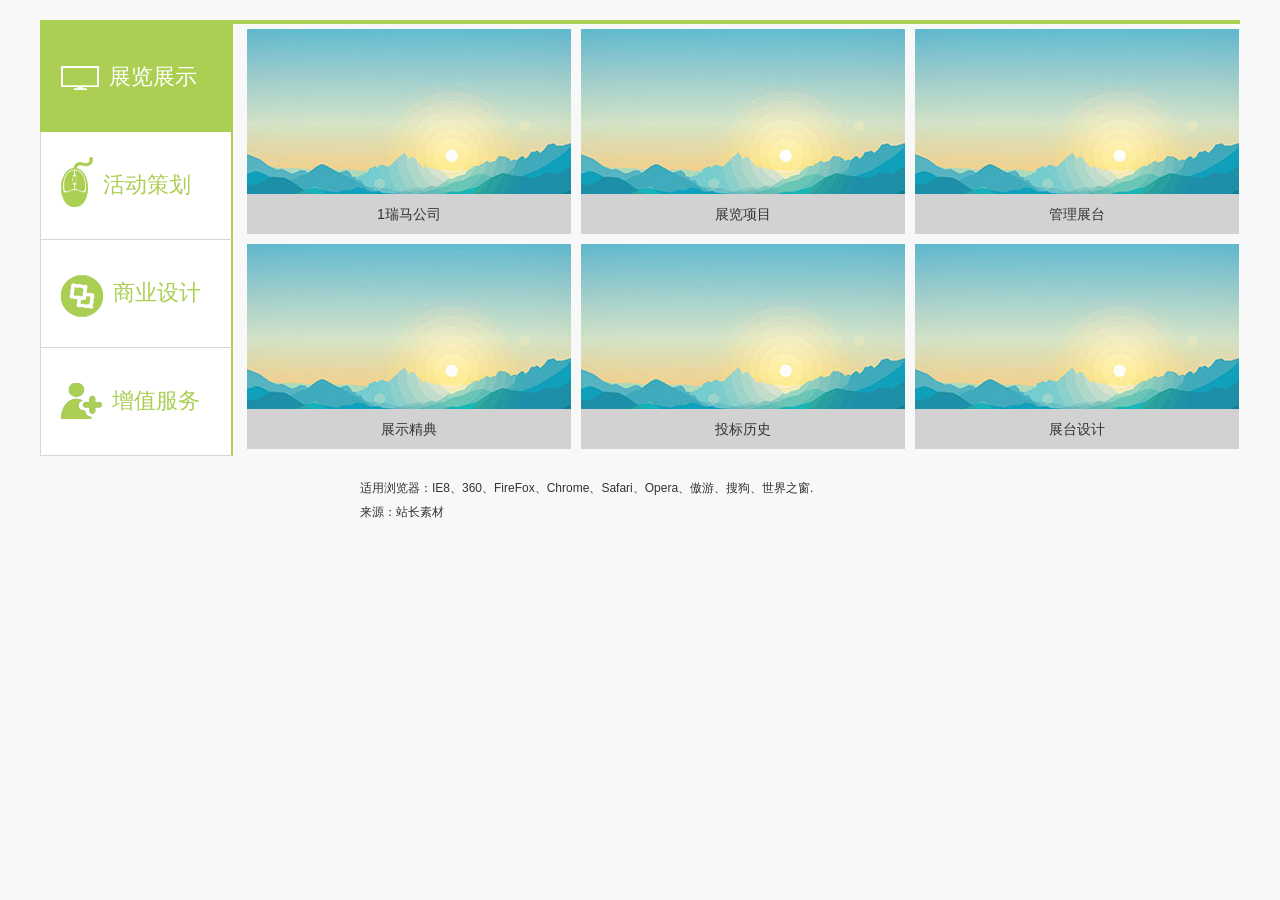
==== index.html @ 46817658 "c" ====
<!DOCTYPE html PUBLIC "-//W3C//DTD XHTML 1.0 Transitional//EN" "http://www.w3.org/TR/xhtml1/DTD/xhtml1-transitional.dtd">
<html xmlns="http://www.w3.org/1999/xhtml">
<head>
<meta http-equiv="Content-Type" content="text/html; charset=utf-8" />
<title>jQuery图标导航上下滚动切换 - 站长素材</title>
</head>

<body>

<style type="text/css">
*{margin:0;padding:0;list-style-type:none;}
a, img{border:0;}
body{font:12px/180% "微软雅黑", Arial, Helvetica, sans-serif;}
body, div, dl, dt, dd, ul, ol, li, h1, h2, h3, h4, h5, h6, pre, form, fieldset, input, textarea, p, blockquote, th, td, font {padding:0;margin: 0;font-family:"微软雅黑", Arial, Helvetica, sans-serif; font-size:12px;}
table {border-collapse:collapse;border-spacing:0;}
fieldset, img {border:0;vertical-align:top;}
h1, h2, h3, h4, h5, h6 {font-weight:normal;font-size:100%;}
ol, ul, li, dl, dt, dd {list-style:none;}
input, button, textarea, checkbox, select, radio, form {vertical-align:top;}
a{color:#333; text-decoration:none;outline:none; }
a:link,a:visited{ text-decoration:none;}
a:hover{ text-decoration:none;}
a:focus { -moz-outline-style: none; } 
area{blr:expression(this.onFocus=this.blur()); } /* 图片热点去掉点击链接时的虚线外框 */
a:focus{-moz-outline-style: none; /* FF去掉点击链接时的虚线外框 */}
p{ line-height:24px;text-align:justify; color:#333;}
i, em{font-style:normal;}
.l{float:left;}
.r{float:right;}
img{border: medium none;}
.clear {font-size:0;line-height:0;clear:both;overflow:hidden;zoom:1;}
.blank {height:10px;font-size:0;line-height:0;clear:both;overflow:hidden;}
.blank2 {height:20px;font-size:0;line-height:0;clear:both;overflow:hidden;}
body{ background:#f8f8f8;}
/*样式格式化 END*/


/* film_focus */
.film_focus{width:1200px;overflow:hidden;position:relative;margin:20px auto; height:432px; border-top:solid 4px #aacf53;}
.film_focus .film_focus_imgs_wrap{background:url(images/load.gif) no-repeat center center;width:1003px; float:right; overflow:hidden;height:430px;}
.film_focus ul.film_focus_imgs{height:auto;position:absolute;right:0;overflow:hidden;width:1003px;}
.film_focus ul.film_focus_imgs li{overflow:hidden; height:430px;width:1003px;height:auto; bottom:0; margin:5px 0;}
.film_focus ul.film_focus_imgs li img{height:205px;width:324px;}
.film_focus ul.film_focus_nav{width:193px;position:absolute;left:0;top:0;z-index:100;}
.film_focus ul.film_focus_nav li{width:170px;height:107px;left:0px;padding:0px 10px;word-break:break-all;color:#aacf53;font-size:22px;overflow:hidden;line-height:105px; background:#fff; border-left:solid 1px #d7d7d7; border-right:solid 2px #aacf53; border-bottom:solid 1px #d7d7d7;}
.film_focus ul.film_focus_nav li.cur{width:170px;left:0px;padding:0px 10px;word-break:break-all;color:#fff;overflow:hidden;line-height:105px; background:#aacf53; cursor:pointer; border-left:solid 1px #aacf53; border-right:solid 2px #aacf53;border-bottom:solid 1px #aacf53;}
.film_focus ul.film_focus_nav li b{display:none;height:105px;width:170px;float:left;}
.film_focus ul.film_focus_nav li span img{ float:left; margin:35px 10px 0 10px;}
.film_focus ul.film_focus_nav li b p img{ float:left; margin:35px 10px 0 10px;}
.film_focus ul.film_focus_nav li.cur b{ font-weight:100;}

.film_focus ul.film_focus_nav li span.zhanl img{ float:left; margin:42px 10px 0 10px;}
.film_focus ul.film_focus_nav li b p{ line-height:105px; font-size:22px; color:#fff;}
.film_focus ul.film_focus_nav li b.zhanl p img{ float:left; margin:42px 10px 0 10px;}
.film_focus ul.film_focus_nav li p{ line-height:105px; color:#aacf53; font-size:22px;}

.film_focus ul.film_focus_nav li span.huod img{ float:left; margin:25px 10px 0 10px;}
.film_focus ul.film_focus_nav li b.huod p img{ float:left; margin:25px 10px 0 10px;}

.film_focus ul.film_focus_nav li.cur b{display:block;vertical-align: middle;display: table-cell;height:105px;width:170px;float:left;}
.film_focus ul.film_focus_nav li.cur span{display:none;}

.film_focus ul.film_focus_nav li b p{ font-size:22px;}

.film_focus_imgs li dl dd{float:left;width:324px; height:205px; margin:0px 0 10px 10px; }
.film_focus_imgs li dl dd a{ width:324px; height:205px; display:block;}
.film_focus_imgs li dl dd a .mouse_s{width:324px; height:205px;}
.film_focus_imgs li dl dd a .mouse_s p{width:100%;bottom:40px; position:relative; line-height:40px; background:#d2d2d2; color:#333; font-size:14px; text-align:center;}
.film_focus_imgs li dl dd a .hover_s{width:324px; height:205px; position:relative;top:-990px;}
.film_focus_imgs li dl dd a .hover_s p{ background:#d2d2d2; color:#333; font-size:14px; text-align:center;}
.film_focus_imgs li dl dd a:hover .hover_s{ display:block; height:205px;top:-205px;}
.film_focus_imgs li dl dd a:hover .hover_s p{width:100%; text-align:center;bottom:40px; line-height:40px; background:none;position:relative; font-size:14px; color:#fff;}
</style>



<div class="film_focus">
	<div class="film_focus_desc">
		<ul class="film_focus_nav">
			<li class="cur"><b class="zhanl"><p><img src="images/show1_hover.png" />展览展示</p></b><span class="zhanl"><p><img src="images/show1.png" />展览展示</p></span></li>
			<li><b class="huod"><p><img src="images/show2_hover.png" /></p>活动策划</b><span class="huod"><p><img src="images/show2.png" />活动策划</p></span></li>
			<li><b><p><img src="images/show3_hover.png" /></p>商业设计</b><span><p><img src="images/show3.png" />商业设计</p></span></li>
			<li><b><p><img src="images/show4_hover.png" /></p>增值服务</b><span><p><img src="images/show4.png" />增值服务</p></span></li>
		</ul>
	</div>
	<div class="film_focus_imgs_wrap">
		<ul class="film_focus_imgs">
			<li>
             <dl>
              <dd><a href="http://sc.chinaz.com/"><div class="mouse_s"><img src="images/cp.jpg" /><p>1瑞马公司</p></div><div class="hover_s"><img src="images/chse.png" /><p>1瑞马公司</p></div></a></dd>
              <dd><a href="http://sc.chinaz.com/"><div class="mouse_s"><img src="images/cp.jpg" /><p>展览项目</p></div><div class="hover_s"><img src="images/chse.png" /><p>展览项目</p></div></a></dd>
              <dd><a href="http://sc.chinaz.com/"><div class="mouse_s"><img src="images/cp.jpg" /><p>管理展台</p></div><div class="hover_s"><img src="images/chse.png" /><p>管理展台</p></div></a></dd>
              <dd><a href="http://sc.chinaz.com/"><div class="mouse_s"><img src="images/cp.jpg" /><p>展示精典</p></div><div class="hover_s"><img src="images/chse.png" /><p>展示精典</p></div></a></dd>
              <dd><a href="http://sc.chinaz.com/"><div class="mouse_s"><img src="images/cp.jpg" /><p>投标历史</p></div><div class="hover_s"><img src="images/chse.png" /><p>投标历史</p></div></a></dd>
              <dd><a href="http://sc.chinaz.com/"><div class="mouse_s"><img src="images/cp.jpg" /><p>展台设计</p></div><div class="hover_s"><img src="images/chse.png" /><p>展台设计</p></div></a></dd>
              </dl>
            </li>
           
            <li>
             <dl>
              <dd><a href="http://sc.chinaz.com/"><div class="mouse_s"><img src="images/cp.jpg" /><p>2瑞马公司</p></div><div class="hover_s"><img src="images/chse.png" /><p>2瑞马公司</p></div></a></dd>
              <dd><a href="http://sc.chinaz.com/"><div class="mouse_s"><img src="images/cp.jpg" /><p>展览项目</p></div><div class="hover_s"><img src="images/chse.png" /><p>展览项目</p></div></a></dd>
              <dd><a href="http://sc.chinaz.com/"><div class="mouse_s"><img src="images/cp.jpg" /><p>管理展台</p></div><div class="hover_s"><img src="images/chse.png" /><p>管理展台</p></div></a></dd>
              <dd><a href="http://sc.chinaz.com/"><div class="mouse_s"><img src="images/cp.jpg" /><p>展示精典</p></div><div class="hover_s"><img src="images/chse.png" /><p>展示精典</p></div></a></dd>
              <dd><a href="http://sc.chinaz.com/"><div class="mouse_s"><img src="images/cp.jpg" /><p>投标历史</p></div><div class="hover_s"><img src="images/chse.png" /><p>投标历史</p></div></a></dd>
              <dd><a href="http://sc.chinaz.com/"><div class="mouse_s"><img src="images/cp.jpg" /><p>展台设计</p></div><div class="hover_s"><img src="images/chse.png" /><p>展台设计</p></div></a></dd>
              </dl>
            </li>
            
            <li>
             <dl>
              <dd><a href="http://sc.chinaz.com/"><div class="mouse_s"><img src="images/cp.jpg" /><p>3瑞马公司</p></div><div class="hover_s"><img src="images/chse.png" /><p>3瑞马公司</p></div></a></dd>
              <dd><a href="http://sc.chinaz.com/"><div class="mouse_s"><img src="images/cp.jpg" /><p>展览项目</p></div><div class="hover_s"><img src="images/chse.png" /><p>展览项目</p></div></a></dd>
              <dd><a href="http://sc.chinaz.com/"><div class="mouse_s"><img src="images/cp.jpg" /><p>管理展台</p></div><div class="hover_s"><img src="images/chse.png" /><p>管理展台</p></div></a></dd>
              <dd><a href="http://sc.chinaz.com/"><div class="mouse_s"><img src="images/cp.jpg" /><p>展示精典</p></div><div class="hover_s"><img src="images/chse.png" /><p>展示精典</p></div></a></dd>
              <dd><a href="http://sc.chinaz.com/"><div class="mouse_s"><img src="images/cp.jpg" /><p>投标历史</p></div><div class="hover_s"><img src="images/chse.png" /><p>投标历史</p></div></a></dd>
              <dd><a href="http://sc.chinaz.com/"><div class="mouse_s"><img src="images/cp.jpg" /><p>展台设计</p></div><div class="hover_s"><img src="images/chse.png" /><p>展台设计</p></div></a></dd>
              </dl>
            </li>
            
            <li>
             <dl>
              <dd><a href="http://sc.chinaz.com/"><div class="mouse_s"><img src="images/cp.jpg" /><p>4瑞马公司</p></div><div class="hover_s"><img src="images/chse.png" /><p>4瑞马公司</p></div></a></dd>
              <dd><a href="http://sc.chinaz.com/"><div class="mouse_s"><img src="images/cp.jpg" /><p>展览项目</p></div><div class="hover_s"><img src="images/chse.png" /><p>展览项目</p></div></a></dd>
              <dd><a href="http://sc.chinaz.com/"><div class="mouse_s"><img src="images/cp.jpg" /><p>管理展台</p></div><div class="hover_s"><img src="images/chse.png" /><p>管理展台</p></div></a></dd>
              <dd><a href="http://sc.chinaz.com/"><div class="mouse_s"><img src="images/cp.jpg" /><p>展示精典</p></div><div class="hover_s"><img src="images/chse.png" /><p>展示精典</p></div></a></dd>
              <dd><a href="http://sc.chinaz.com/"><div class="mouse_s"><img src="images/cp.jpg" /><p>投标历史</p></div><div class="hover_s"><img src="images/chse.png" /><p>投标历史</p></div></a></dd>
              <dd><a href="http://sc.chinaz.com/"><div class="mouse_s"><img src="images/cp.jpg" /><p>展台设计</p></div><div class="hover_s"><img src="images/chse.png" /><p>展台设计</p></div></a></dd>
              </dl>
            </li>
            
		</ul>
	</div>
</div>
<script type="text/javascript" src="js/jquery.js"></script> 
<script type="text/javascript">
(function(A){
	A.fn.th_video_focus=function(E){
		
		var G={
			actClass:"cur",
			navContainerClass:".focus_pic_preview",
			focusContainerClass:".focus_pic",
			animTime:300,
			delayTime:5000
		};
		
		if(E){
			A.extend(G,E)
		}
		
		var C=G.actClass, D=G.navContainerClass, B=G.focusContainerClass, F=G.animTime, H=G.delayTime, I=null;
		
		return this.each(function(){
			
			var O=A(this), M=A(D+" li",O), P=A(B+" li",O), L=M.length, K=O.height();
			
			function N(R){
				var V=K*R*-1;
				var U=A(B+" li",O), W=null, T=null;
				for(var S=0;S<=R;S++){
					W=U.eq(S);
					T=W.find('script[type="text/templ"]');
					if(T.length>0){
						W.html(T.html())
					}
				}
				A(B,O).stop().animate({top:V},F,function(){
					var Y=O.find("h3"), X=Y.height();
					Y.height(0).html(A(B+" li").eq(R).find("img").attr("alt")).animate({height:X},0)
				});
				A(D+" li").eq(R).addClass(C).siblings().removeClass(C)
			}
			
			function Q(){
				if(I){
					clearInterval(I)
				}
				I=setInterval(function(){
					var R=A(D+" li."+C).index();
					N((R+1)%L)
				},H)
			}
			
			O.hover(function(){
				if(I){
					clearInterval(I)
				}
			},function(){
				Q()
			});
		
			var J=null;
			
			M.hover(function(){
				
				var R=A(this).index();
				
				if(I){
					clearInterval(I)
				}
				J=setTimeout(function(){
					N(R)
				},400)
			},function(){
				if(J){
					clearTimeout(J)
				}
				Q()
			}).click(function(T){
				var R=A(this).index(), S=P.eq(R).find("a");
				if(document.uniqueID||window.opera){
					S[0].click();
					T.stopPropagation();
					T.preventDefault()
				}
			});
			
			Q()
			
		})
	}
	
})(jQuery);

$(function(){
	
	
	$(".film_focus").th_video_focus({
		navContainerClass:".film_focus_nav",
		focusContainerClass:".film_focus_imgs",
		delayTime:5000
	});
	
});	
</script>

<div style="text-align:center;font:normal 18px/29px 'MicroSoft YaHei';clear:both;width:560px;margin:0 auto;">
<p>适用浏览器：IE8、360、FireFox、Chrome、Safari、Opera、傲游、搜狗、世界之窗.</p>
<p>来源：<a href="http://sc.chinaz.com/" target="_blank">站长素材</a></p>
</div>
</body>
</html>
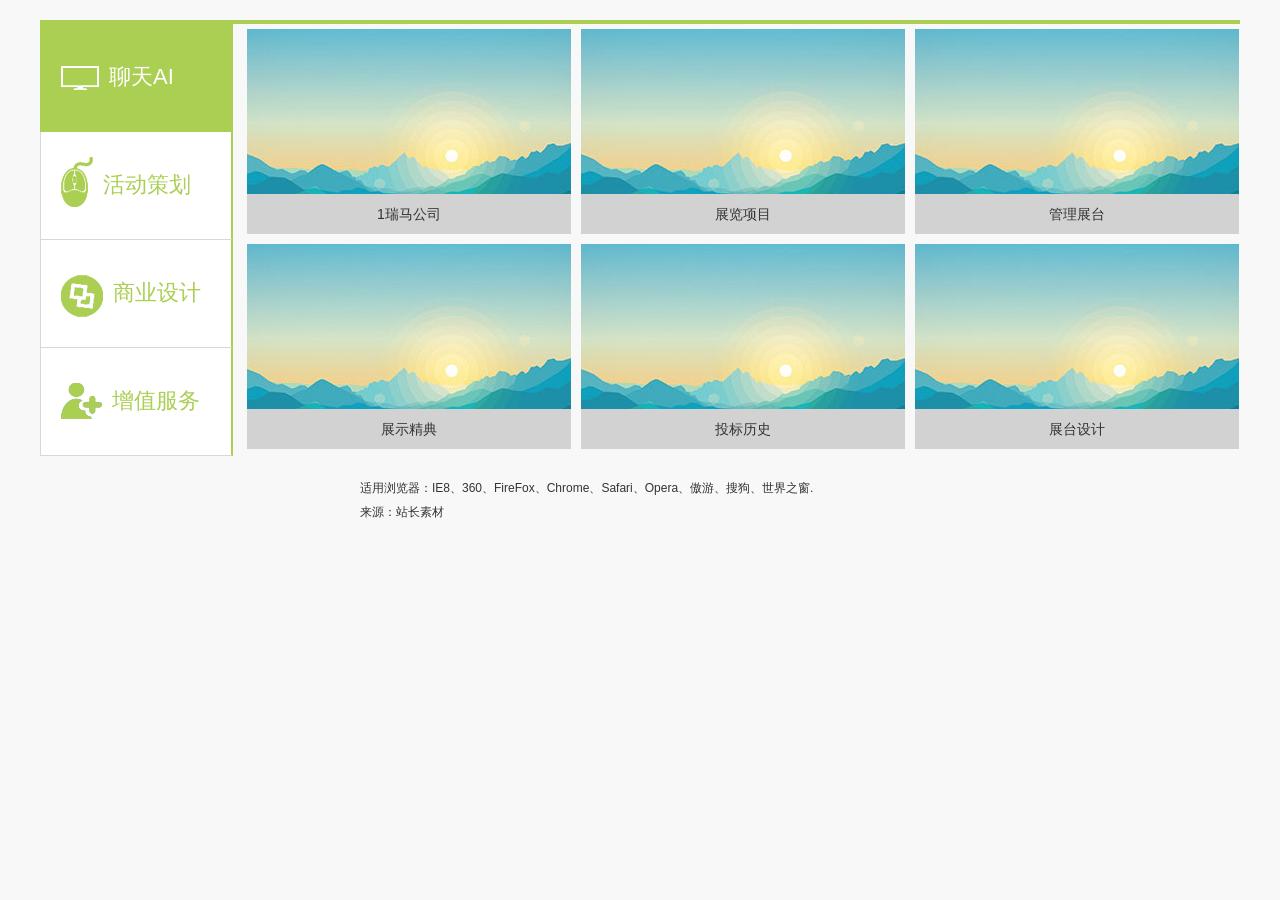
==== commit 5d784135: "c" ====
--- a/index.html
+++ b/index.html
@@ -77,7 +77,7 @@
 <div class="film_focus">
 	<div class="film_focus_desc">
 		<ul class="film_focus_nav">
-			<li class="cur"><b class="zhanl"><p><img src="images/show1_hover.png" />展览展示</p></b><span class="zhanl"><p><img src="images/show1.png" />展览展示</p></span></li>
+			<li class="cur"><b class="zhanl"><p><img src="images/show1_hover.png" />聊天AI</p></b><span class="zhanl"><p><img src="images/show1.png" />聊天AI</p></span></li>
 			<li><b class="huod"><p><img src="images/show2_hover.png" /></p>活动策划</b><span class="huod"><p><img src="images/show2.png" />活动策划</p></span></li>
 			<li><b><p><img src="images/show3_hover.png" /></p>商业设计</b><span><p><img src="images/show3.png" />商业设计</p></span></li>
 			<li><b><p><img src="images/show4_hover.png" /></p>增值服务</b><span><p><img src="images/show4.png" />增值服务</p></span></li>
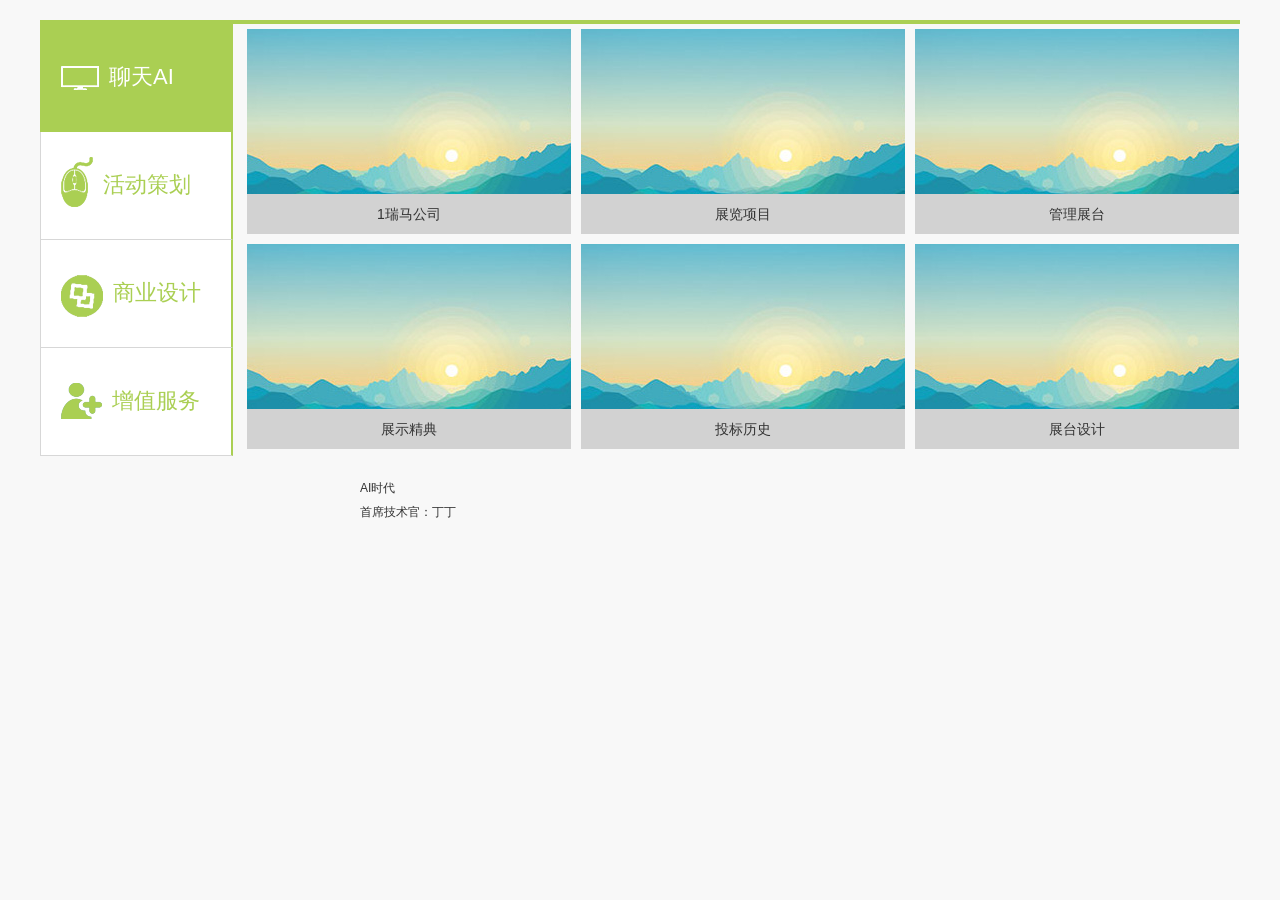
==== commit 70e7cea6: "Update index.html" ====
--- a/index.html
+++ b/index.html
@@ -81,6 +81,7 @@
 			<li><b class="huod"><p><img src="images/show2_hover.png" /></p>活动策划</b><span class="huod"><p><img src="images/show2.png" />活动策划</p></span></li>
 			<li><b><p><img src="images/show3_hover.png" /></p>商业设计</b><span><p><img src="images/show3.png" />商业设计</p></span></li>
 			<li><b><p><img src="images/show4_hover.png" /></p>增值服务</b><span><p><img src="images/show4.png" />增值服务</p></span></li>
+			<li><b><p><img src="images/show4_hover.png" /></p>增值服务</b><span><p><img src="images/show1.png" />AI</p></span></li>
 		</ul>
 	</div>
 	<div class="film_focus_imgs_wrap">
@@ -121,6 +122,17 @@
             <li>
              <dl>
               <dd><a href="http://sc.chinaz.com/"><div class="mouse_s"><img src="images/cp.jpg" /><p>4瑞马公司</p></div><div class="hover_s"><img src="images/chse.png" /><p>4瑞马公司</p></div></a></dd>
+              <dd><a href="http://sc.chinaz.com/"><div class="mouse_s"><img src="images/cp.jpg" /><p>展览项目</p></div><div class="hover_s"><img src="images/chse.png" /><p>展览项目</p></div></a></dd>
+              <dd><a href="http://sc.chinaz.com/"><div class="mouse_s"><img src="images/cp.jpg" /><p>管理展台</p></div><div class="hover_s"><img src="images/chse.png" /><p>管理展台</p></div></a></dd>
+              <dd><a href="http://sc.chinaz.com/"><div class="mouse_s"><img src="images/cp.jpg" /><p>展示精典</p></div><div class="hover_s"><img src="images/chse.png" /><p>展示精典</p></div></a></dd>
+              <dd><a href="http://sc.chinaz.com/"><div class="mouse_s"><img src="images/cp.jpg" /><p>投标历史</p></div><div class="hover_s"><img src="images/chse.png" /><p>投标历史</p></div></a></dd>
+              <dd><a href="http://sc.chinaz.com/"><div class="mouse_s"><img src="images/cp.jpg" /><p>展台设计</p></div><div class="hover_s"><img src="images/chse.png" /><p>展台设计</p></div></a></dd>
+              </dl>
+            </li>
+
+            <li>
+             <dl>
+              <dd><a href="http://sc.chinaz.com/"><div class="mouse_s"><img src="images/cp.jpg" /><p>4瑞马公司</p></div><div class="hover_s"><img src="images/chse.png" /><p>5瑞马公司</p></div></a></dd>
               <dd><a href="http://sc.chinaz.com/"><div class="mouse_s"><img src="images/cp.jpg" /><p>展览项目</p></div><div class="hover_s"><img src="images/chse.png" /><p>展览项目</p></div></a></dd>
               <dd><a href="http://sc.chinaz.com/"><div class="mouse_s"><img src="images/cp.jpg" /><p>管理展台</p></div><div class="hover_s"><img src="images/chse.png" /><p>管理展台</p></div></a></dd>
               <dd><a href="http://sc.chinaz.com/"><div class="mouse_s"><img src="images/cp.jpg" /><p>展示精典</p></div><div class="hover_s"><img src="images/chse.png" /><p>展示精典</p></div></a></dd>
@@ -236,8 +248,8 @@
 </script>
 
 <div style="text-align:center;font:normal 18px/29px 'MicroSoft YaHei';clear:both;width:560px;margin:0 auto;">
-<p>适用浏览器：IE8、360、FireFox、Chrome、Safari、Opera、傲游、搜狗、世界之窗.</p>
-<p>来源：<a href="http://sc.chinaz.com/" target="_blank">站长素材</a></p>
+<p>AI时代</p>
+<p>首席技术官：<a href="http://sc.chinaz.com/" target="_blank">丁丁</a></p>
 </div>
 </body>
 </html>
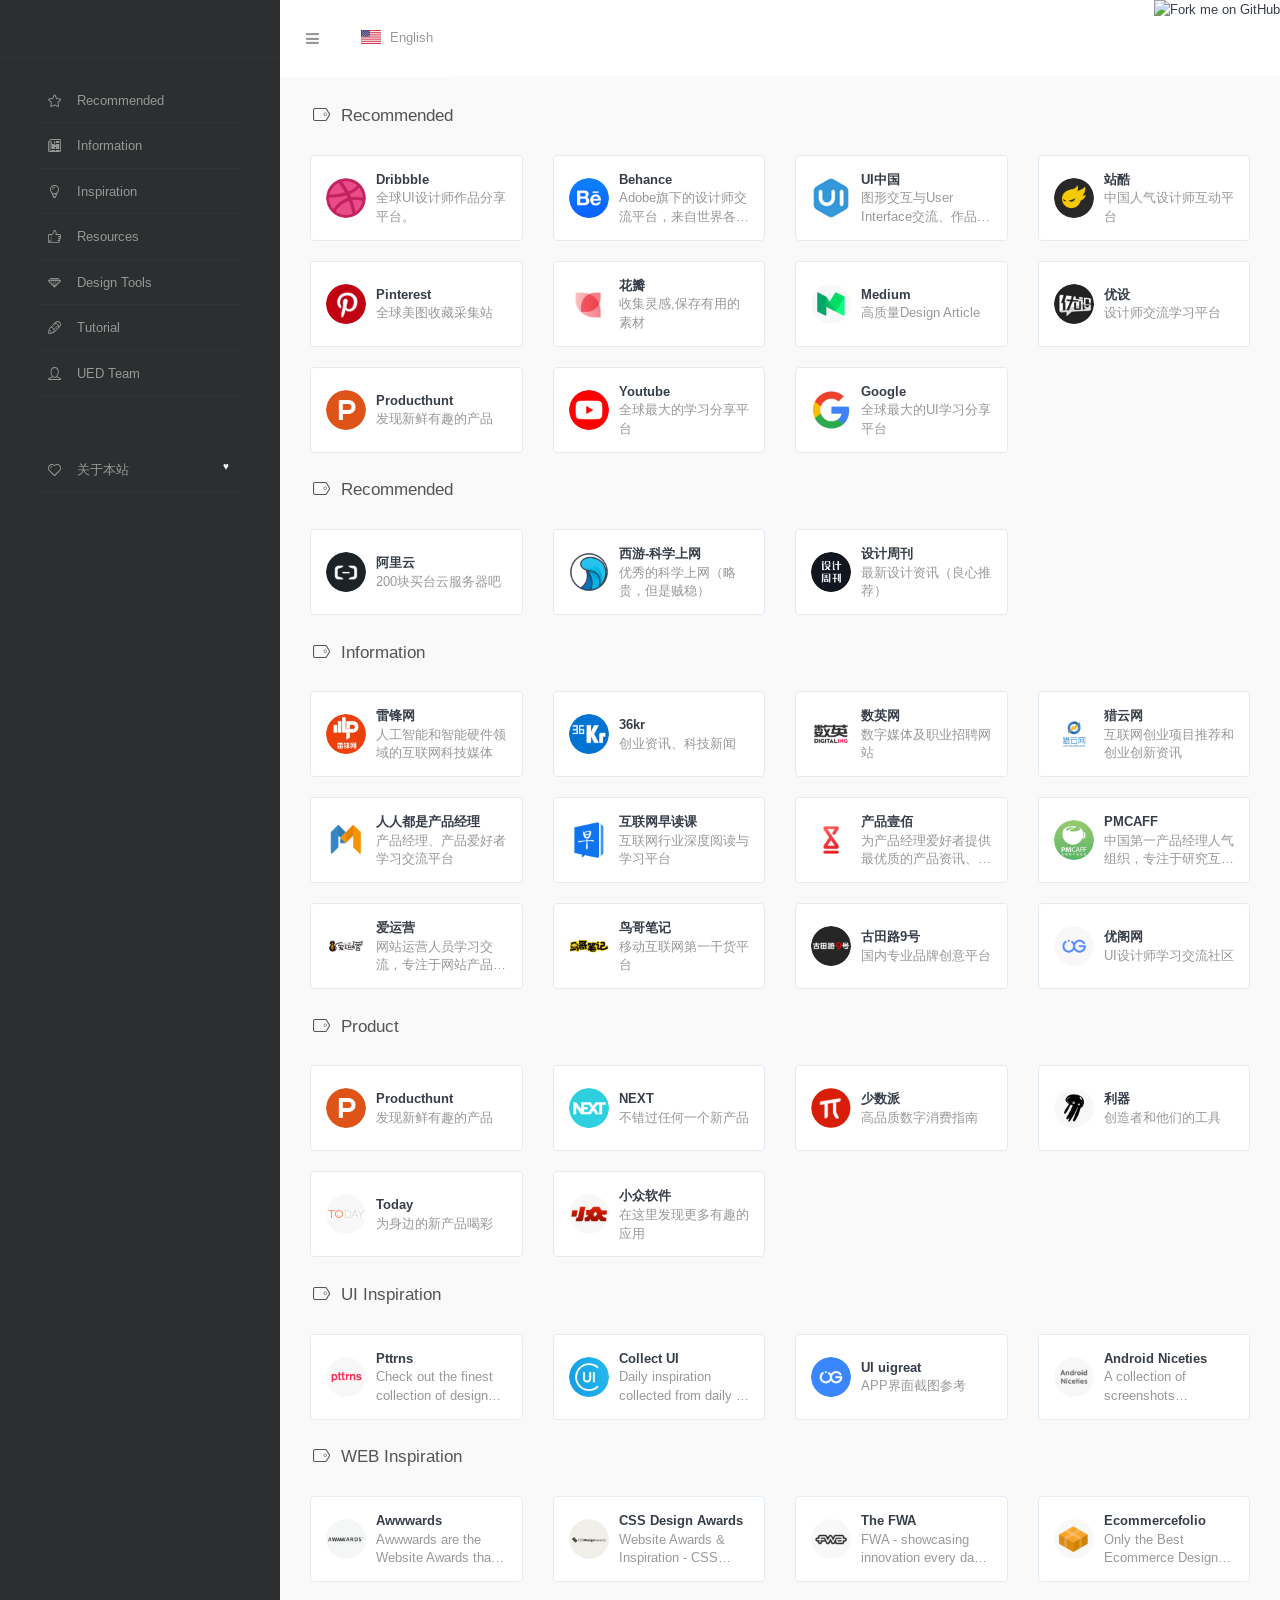
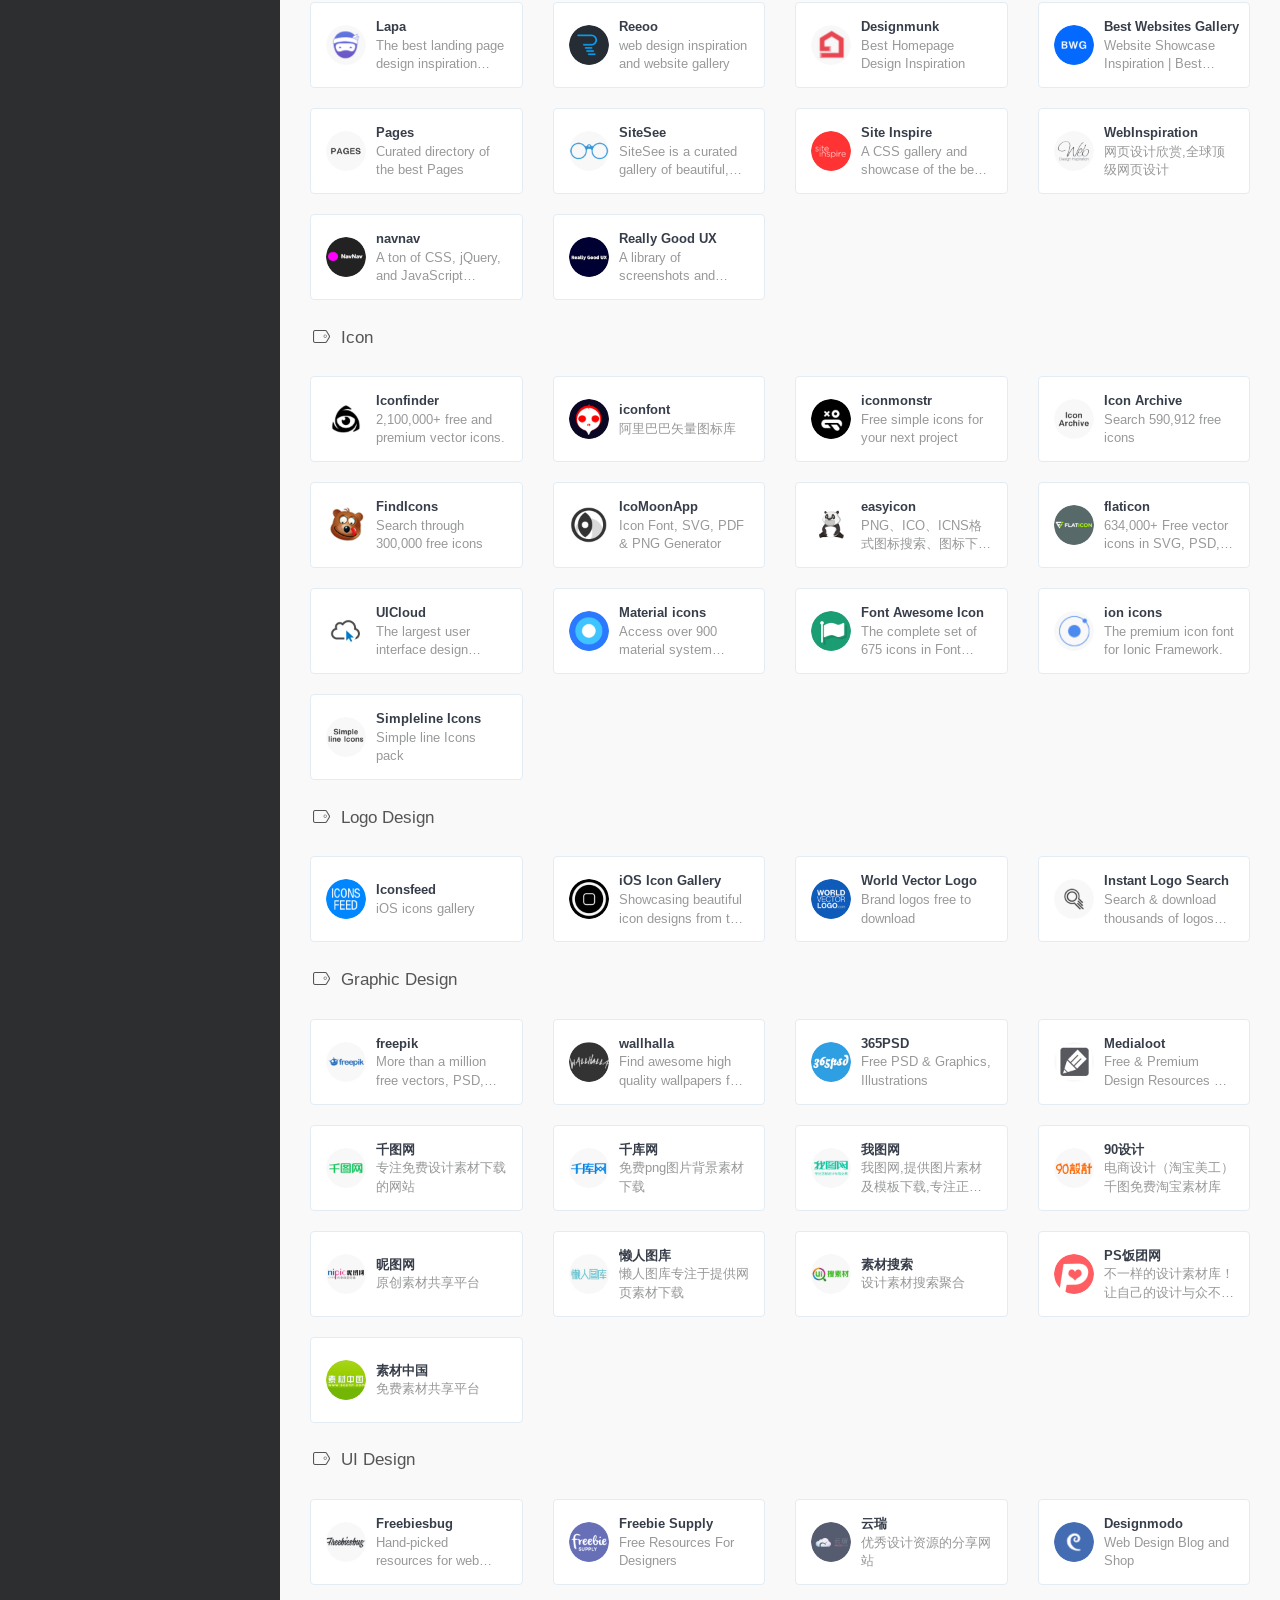
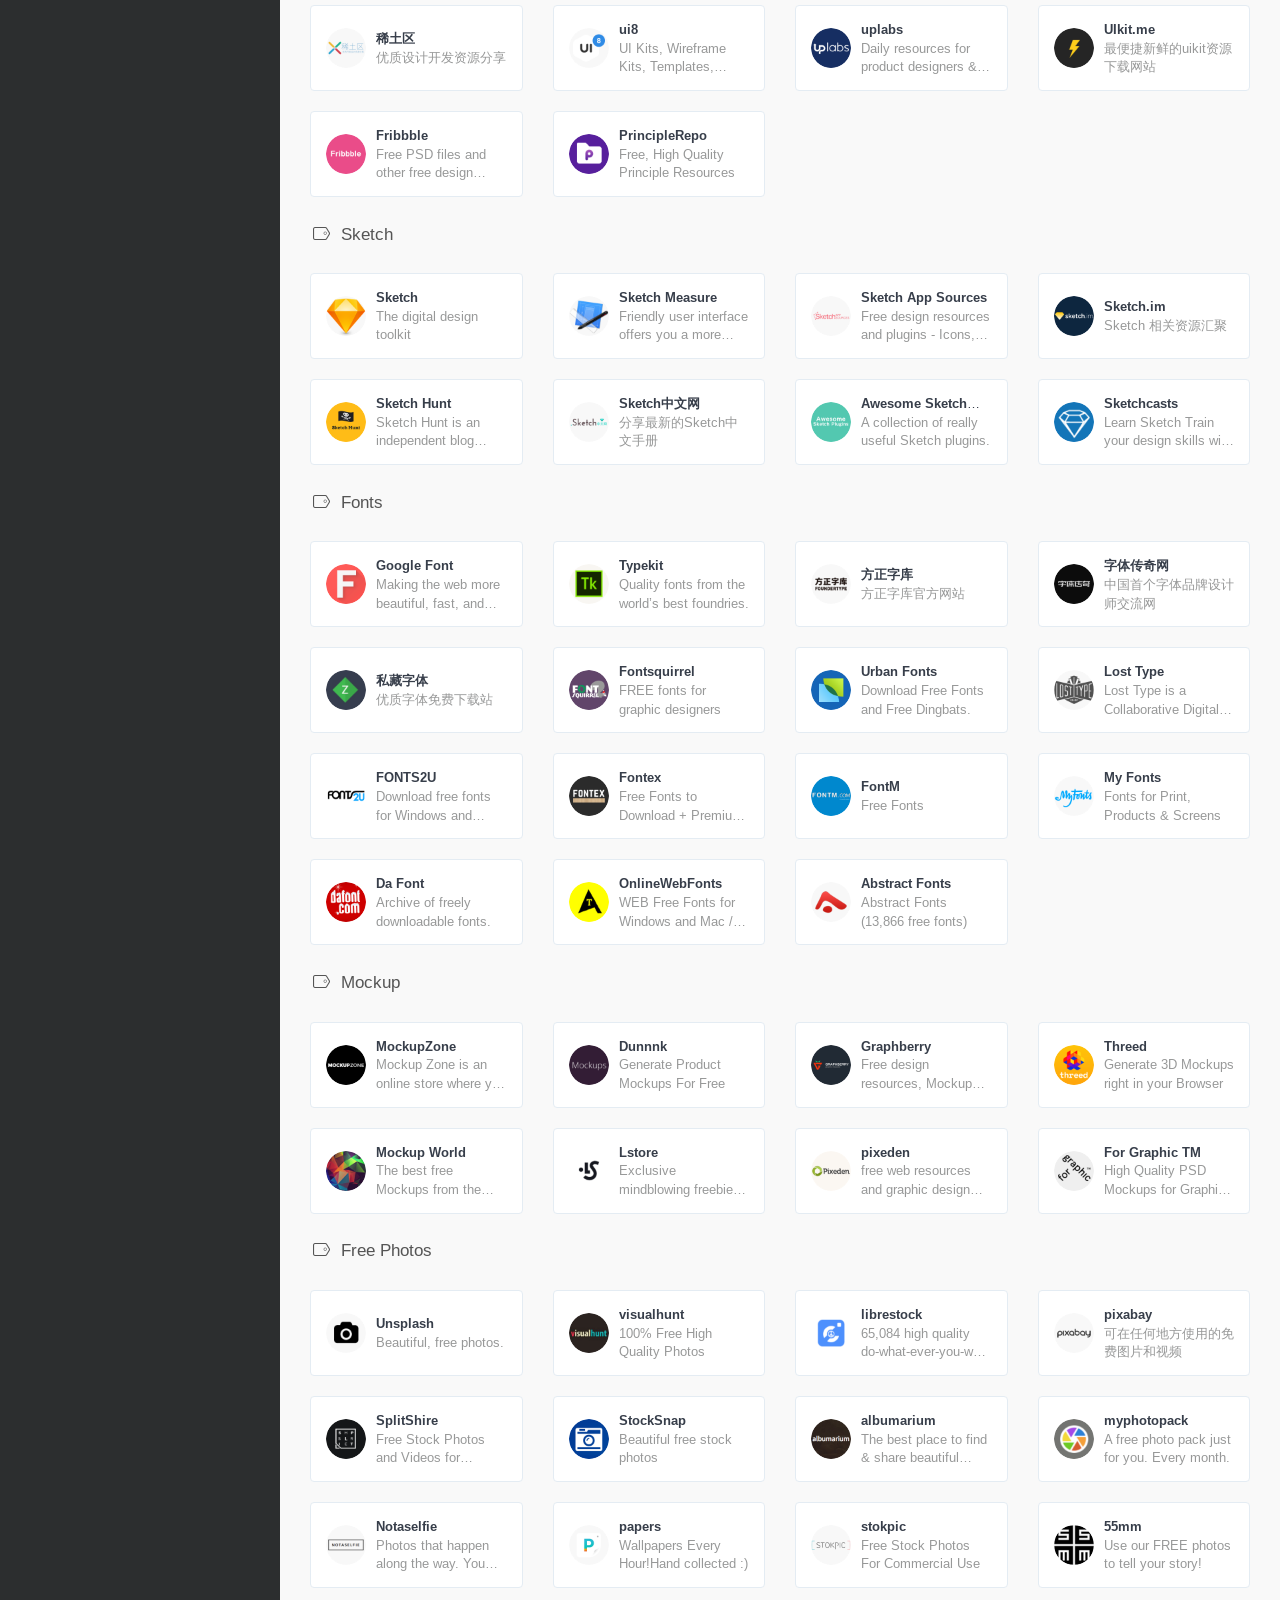
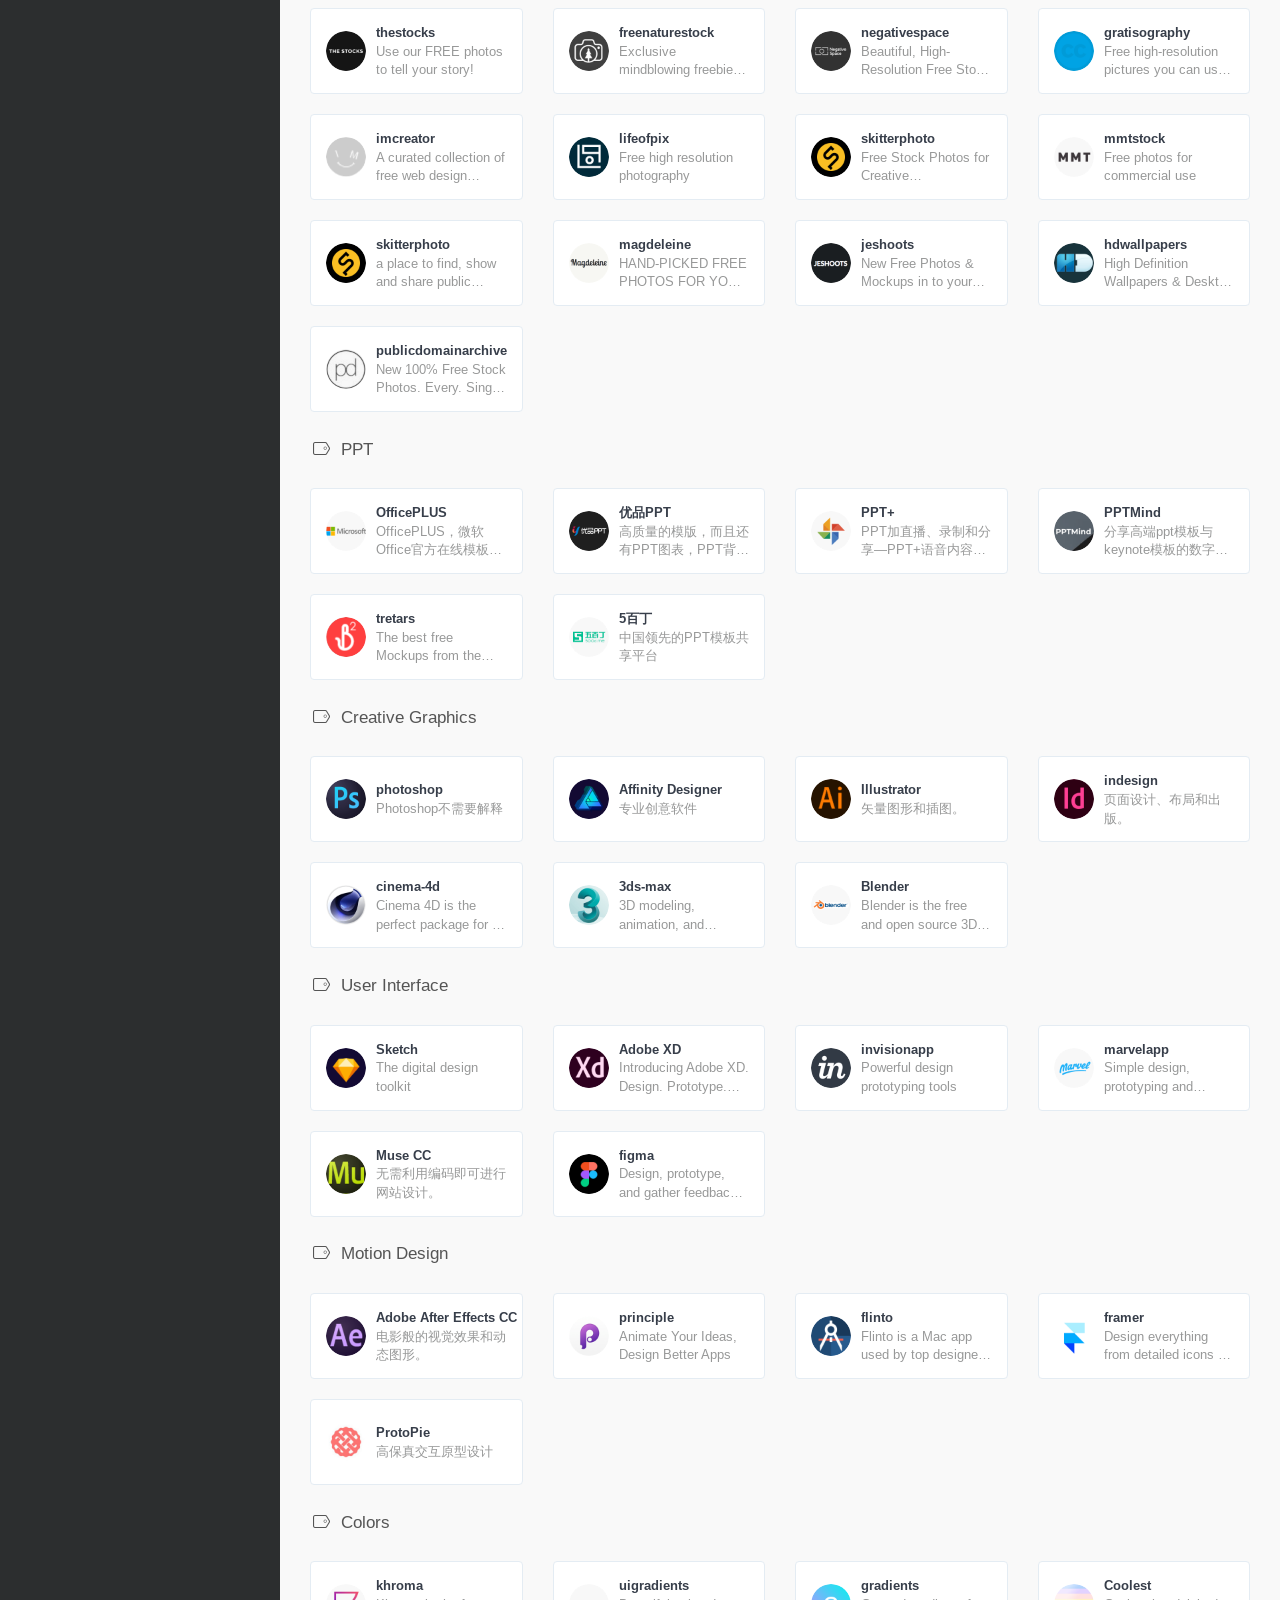
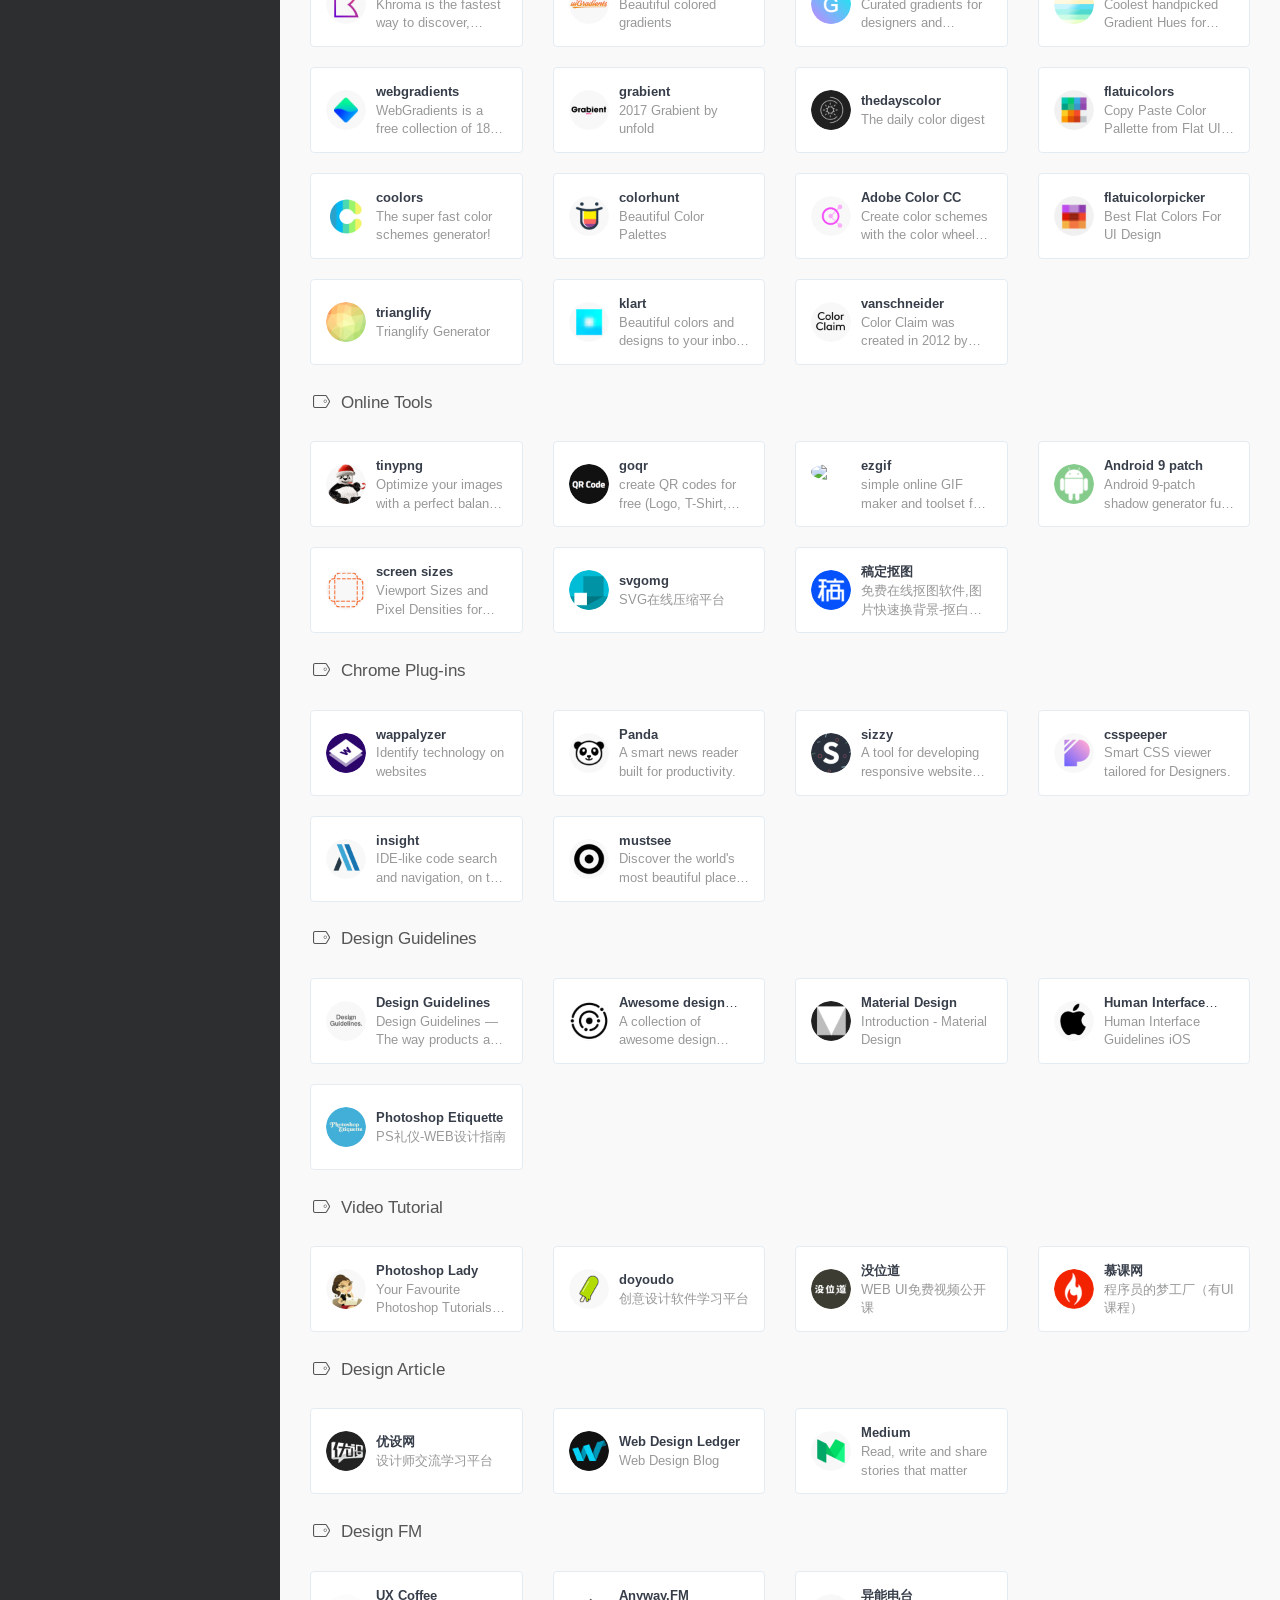
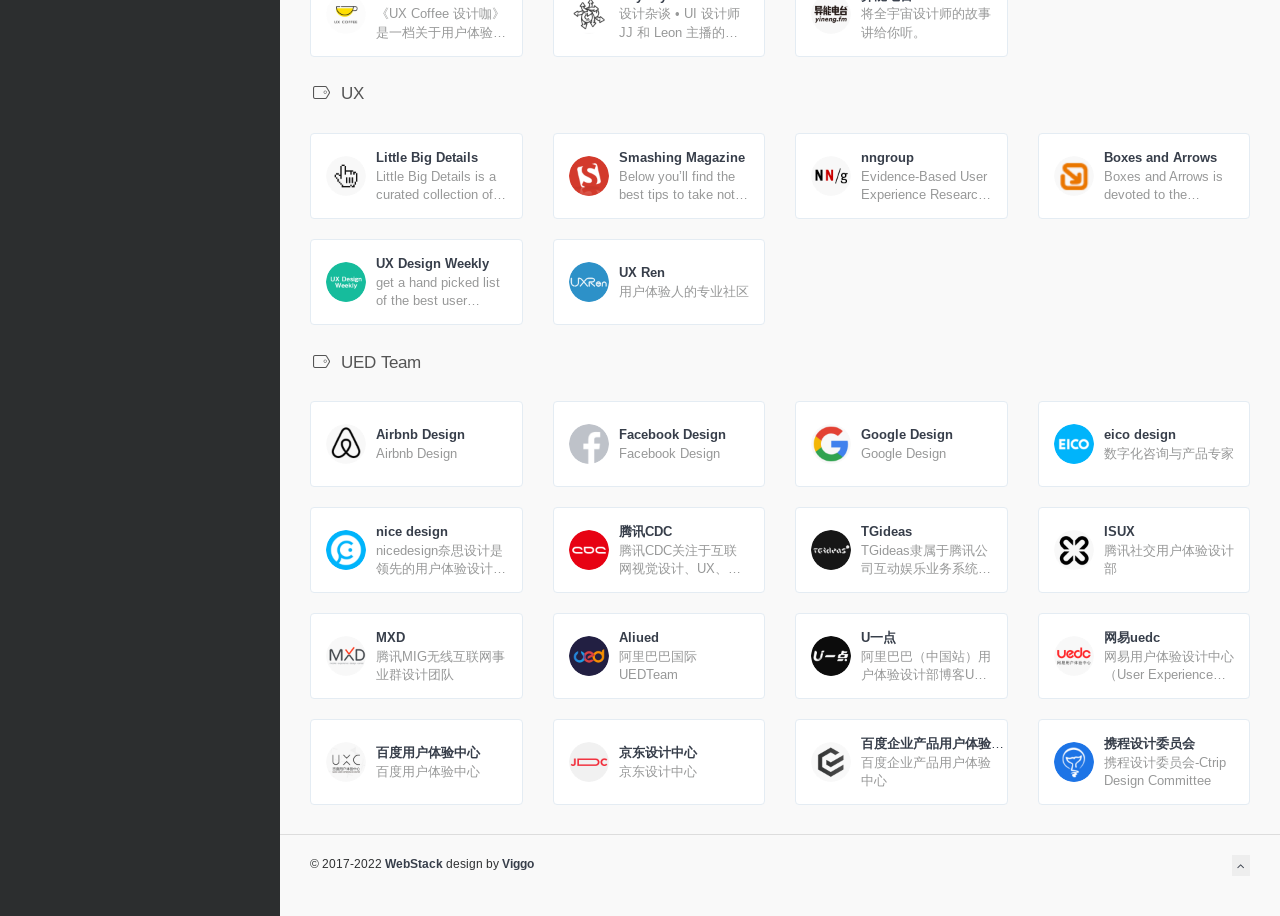
==== commit c0970306: "w" ====
--- a/index.html
+++ b/index.html
@@ -1,255 +1,79 @@
-<!DOCTYPE html PUBLIC "-//W3C//DTD XHTML 1.0 Transitional//EN" "http://www.w3.org/TR/xhtml1/DTD/xhtml1-transitional.dtd">
-<html xmlns="http://www.w3.org/1999/xhtml">
+<!DOCTYPE html>
+<html lang="zh">
+
 <head>
-<meta http-equiv="Content-Type" content="text/html; charset=utf-8" />
-<title>jQuery图标导航上下滚动切换 - 站长素材</title>
+    <link rel="shortcut icon" href="./assets/images/favicon.png">
+    <script async src="//pagead2.googlesyndication.com/pagead/js/adsbygoogle.js"></script>
+    
+    <script>
+    var _hmt = _hmt || [];
+    (function() {
+      var hm = document.createElement("script");
+      hm.src = "https://hm.baidu.com/hm.js?c05bb16ea908292af9f6c513087a1cc3";
+      var s = document.getElementsByTagName("script")[0]; 
+      s.parentNode.insertBefore(hm, s);
+    })();
+    </script>
+    <script>
+    (adsbygoogle = window.adsbygoogle || []).push({
+        google_ad_client: "ca-pub-8550836177608334",
+        enable_page_level_ads: true
+    });
+    </script>
+    <meta charset="UTF-8">
+    <title>WebStack.cc - 设计师网址导航</title>
+    <script>
+    if (navigator.appName == "Netscape") {
+        var language = navigator.language;
+    } else {
+        var language = navigator.browserLanguage;
+
+    }
+
+    if (language.indexOf("en") > -1) {
+        document.location.href = "en/index.html";
+    } else if (language.indexOf("zh") > -1) {
+        document.location.href = "cn/index.html";
+    } else {
+        document.location.href = "en/index.html";
+
+    }
+    </script>
+    <meta charset="utf-8">
+    <meta http-equiv="X-UA-Compatible" content="IE=edge">
+    <meta name="viewport" content="width=device-width, initial-scale=1.0" />
+    <meta name="author" content="viggo" />
+    <title>WebStack.cc - Collection of resources and tools for Designers</title>
+    <meta name="keywords" content="UI设计,UI设计素材,设计导航,网址导航,设计资源,创意导航,创意网站导航,设计师网址大全,设计素材大全,设计师导航,UI设计资源,优秀UI设计欣赏,设计师导航,设计师网址大全,设计师网址导航,产品经理网址导航,UX师网址导航,www.webstack.cc">
+    <meta name="description" content="WebStack - 收集国内外优秀设计网站、UI设计资源网站、灵感创意网站、Resources网站，定时更新分享优质产品设计书签。www.webstack.cc">
+    
+    <!-- / FB Open Graph -->
+    <meta property="og:type" content="article">
+    <meta property="og:url" content="http://www.webstack.cc/">
+    <meta property="og:title" content="WebStack - 收集国内外优秀设计网站、UI设计资源网站、灵感创意网站、Resources网站，定时更新分享优质产品设计书签。www.webstack.cc">
+    <meta property="og:description" content="UI设计,UI设计素材,设计导航,网址导航,设计资源,创意导航,创意网站导航,设计师网址大全,设计素材大全,设计师导航,UI设计资源,优秀UI设计欣赏,设计师导航,设计师网址大全,设计师网址导航,产品经理网址导航,UX师网址导航,www.webstack.cc">
+    <meta property="og:image" content="http://www.webstack.cc/assets/images/webstack_banner_cn.png">
+    <meta property="og:site_name" content="WebStack - 收集国内外优秀设计网站、UI设计资源网站、灵感创意网站、Resources网站，定时更新分享优质产品设计书签。www.webstack.cc">
+    <!-- / Twitter Cards -->
+    <meta name="twitter:card" content="summary_large_image">
+    <meta name="twitter:title" content="WebStack - 收集国内外优秀设计网站、UI设计资源网站、灵感创意网站、Resources网站，定时更新分享优质产品设计书签。www.webstack.cc">
+    <meta name="twitter:description" content="UI设计,UI设计素材,设计导航,网址导航,设计资源,创意导航,创意网站导航,设计师网址大全,设计素材大全,设计师导航,UI设计资源,优秀UI设计欣赏,设计师导航,设计师网址大全,设计师网址导航,产品经理网址导航,UX师网址导航,www.webstack.cc">
+    <meta name="twitter:image" content="http://www.webstack.cc/assets/images/webstack_banner_cn.png">
 </head>
 
 <body>
+    <!-- Global site tag (gtag.js) - Google Analytics -->
+    <script async src="https://www.googletagmanager.com/gtag/js?id=UA-111463289-1"></script>
+    <script>
+    window.dataLayer = window.dataLayer || [];
 
-<style type="text/css">
-*{margin:0;padding:0;list-style-type:none;}
-a, img{border:0;}
-body{font:12px/180% "微软雅黑", Arial, Helvetica, sans-serif;}
-body, div, dl, dt, dd, ul, ol, li, h1, h2, h3, h4, h5, h6, pre, form, fieldset, input, textarea, p, blockquote, th, td, font {padding:0;margin: 0;font-family:"微软雅黑", Arial, Helvetica, sans-serif; font-size:12px;}
-table {border-collapse:collapse;border-spacing:0;}
-fieldset, img {border:0;vertical-align:top;}
-h1, h2, h3, h4, h5, h6 {font-weight:normal;font-size:100%;}
-ol, ul, li, dl, dt, dd {list-style:none;}
-input, button, textarea, checkbox, select, radio, form {vertical-align:top;}
-a{color:#333; text-decoration:none;outline:none; }
-a:link,a:visited{ text-decoration:none;}
-a:hover{ text-decoration:none;}
-a:focus { -moz-outline-style: none; } 
-area{blr:expression(this.onFocus=this.blur()); } /* 图片热点去掉点击链接时的虚线外框 */
-a:focus{-moz-outline-style: none; /* FF去掉点击链接时的虚线外框 */}
-p{ line-height:24px;text-align:justify; color:#333;}
-i, em{font-style:normal;}
-.l{float:left;}
-.r{float:right;}
-img{border: medium none;}
-.clear {font-size:0;line-height:0;clear:both;overflow:hidden;zoom:1;}
-.blank {height:10px;font-size:0;line-height:0;clear:both;overflow:hidden;}
-.blank2 {height:20px;font-size:0;line-height:0;clear:both;overflow:hidden;}
-body{ background:#f8f8f8;}
-/*样式格式化 END*/
+    function gtag() {
+        dataLayer.push(arguments);
+    }
+    gtag('js', new Date());
 
+    gtag('config', 'UA-111463289-1');
+    </script>
+</body>
 
-/* film_focus */
-.film_focus{width:1200px;overflow:hidden;position:relative;margin:20px auto; height:432px; border-top:solid 4px #aacf53;}
-.film_focus .film_focus_imgs_wrap{background:url(images/load.gif) no-repeat center center;width:1003px; float:right; overflow:hidden;height:430px;}
-.film_focus ul.film_focus_imgs{height:auto;position:absolute;right:0;overflow:hidden;width:1003px;}
-.film_focus ul.film_focus_imgs li{overflow:hidden; height:430px;width:1003px;height:auto; bottom:0; margin:5px 0;}
-.film_focus ul.film_focus_imgs li img{height:205px;width:324px;}
-.film_focus ul.film_focus_nav{width:193px;position:absolute;left:0;top:0;z-index:100;}
-.film_focus ul.film_focus_nav li{width:170px;height:107px;left:0px;padding:0px 10px;word-break:break-all;color:#aacf53;font-size:22px;overflow:hidden;line-height:105px; background:#fff; border-left:solid 1px #d7d7d7; border-right:solid 2px #aacf53; border-bottom:solid 1px #d7d7d7;}
-.film_focus ul.film_focus_nav li.cur{width:170px;left:0px;padding:0px 10px;word-break:break-all;color:#fff;overflow:hidden;line-height:105px; background:#aacf53; cursor:pointer; border-left:solid 1px #aacf53; border-right:solid 2px #aacf53;border-bottom:solid 1px #aacf53;}
-.film_focus ul.film_focus_nav li b{display:none;height:105px;width:170px;float:left;}
-.film_focus ul.film_focus_nav li span img{ float:left; margin:35px 10px 0 10px;}
-.film_focus ul.film_focus_nav li b p img{ float:left; margin:35px 10px 0 10px;}
-.film_focus ul.film_focus_nav li.cur b{ font-weight:100;}
-
-.film_focus ul.film_focus_nav li span.zhanl img{ float:left; margin:42px 10px 0 10px;}
-.film_focus ul.film_focus_nav li b p{ line-height:105px; font-size:22px; color:#fff;}
-.film_focus ul.film_focus_nav li b.zhanl p img{ float:left; margin:42px 10px 0 10px;}
-.film_focus ul.film_focus_nav li p{ line-height:105px; color:#aacf53; font-size:22px;}
-
-.film_focus ul.film_focus_nav li span.huod img{ float:left; margin:25px 10px 0 10px;}
-.film_focus ul.film_focus_nav li b.huod p img{ float:left; margin:25px 10px 0 10px;}
-
-.film_focus ul.film_focus_nav li.cur b{display:block;vertical-align: middle;display: table-cell;height:105px;width:170px;float:left;}
-.film_focus ul.film_focus_nav li.cur span{display:none;}
-
-.film_focus ul.film_focus_nav li b p{ font-size:22px;}
-
-.film_focus_imgs li dl dd{float:left;width:324px; height:205px; margin:0px 0 10px 10px; }
-.film_focus_imgs li dl dd a{ width:324px; height:205px; display:block;}
-.film_focus_imgs li dl dd a .mouse_s{width:324px; height:205px;}
-.film_focus_imgs li dl dd a .mouse_s p{width:100%;bottom:40px; position:relative; line-height:40px; background:#d2d2d2; color:#333; font-size:14px; text-align:center;}
-.film_focus_imgs li dl dd a .hover_s{width:324px; height:205px; position:relative;top:-990px;}
-.film_focus_imgs li dl dd a .hover_s p{ background:#d2d2d2; color:#333; font-size:14px; text-align:center;}
-.film_focus_imgs li dl dd a:hover .hover_s{ display:block; height:205px;top:-205px;}
-.film_focus_imgs li dl dd a:hover .hover_s p{width:100%; text-align:center;bottom:40px; line-height:40px; background:none;position:relative; font-size:14px; color:#fff;}
-</style>
-
-
-
-<div class="film_focus">
-	<div class="film_focus_desc">
-		<ul class="film_focus_nav">
-			<li class="cur"><b class="zhanl"><p><img src="images/show1_hover.png" />聊天AI</p></b><span class="zhanl"><p><img src="images/show1.png" />聊天AI</p></span></li>
-			<li><b class="huod"><p><img src="images/show2_hover.png" /></p>活动策划</b><span class="huod"><p><img src="images/show2.png" />活动策划</p></span></li>
-			<li><b><p><img src="images/show3_hover.png" /></p>商业设计</b><span><p><img src="images/show3.png" />商业设计</p></span></li>
-			<li><b><p><img src="images/show4_hover.png" /></p>增值服务</b><span><p><img src="images/show4.png" />增值服务</p></span></li>
-			<li><b><p><img src="images/show4_hover.png" /></p>增值服务</b><span><p><img src="images/show1.png" />AI</p></span></li>
-		</ul>
-	</div>
-	<div class="film_focus_imgs_wrap">
-		<ul class="film_focus_imgs">
-			<li>
-             <dl>
-              <dd><a href="http://sc.chinaz.com/"><div class="mouse_s"><img src="images/cp.jpg" /><p>1瑞马公司</p></div><div class="hover_s"><img src="images/chse.png" /><p>1瑞马公司</p></div></a></dd>
-              <dd><a href="http://sc.chinaz.com/"><div class="mouse_s"><img src="images/cp.jpg" /><p>展览项目</p></div><div class="hover_s"><img src="images/chse.png" /><p>展览项目</p></div></a></dd>
-              <dd><a href="http://sc.chinaz.com/"><div class="mouse_s"><img src="images/cp.jpg" /><p>管理展台</p></div><div class="hover_s"><img src="images/chse.png" /><p>管理展台</p></div></a></dd>
-              <dd><a href="http://sc.chinaz.com/"><div class="mouse_s"><img src="images/cp.jpg" /><p>展示精典</p></div><div class="hover_s"><img src="images/chse.png" /><p>展示精典</p></div></a></dd>
-              <dd><a href="http://sc.chinaz.com/"><div class="mouse_s"><img src="images/cp.jpg" /><p>投标历史</p></div><div class="hover_s"><img src="images/chse.png" /><p>投标历史</p></div></a></dd>
-              <dd><a href="http://sc.chinaz.com/"><div class="mouse_s"><img src="images/cp.jpg" /><p>展台设计</p></div><div class="hover_s"><img src="images/chse.png" /><p>展台设计</p></div></a></dd>
-              </dl>
-            </li>
-           
-            <li>
-             <dl>
-              <dd><a href="http://sc.chinaz.com/"><div class="mouse_s"><img src="images/cp.jpg" /><p>2瑞马公司</p></div><div class="hover_s"><img src="images/chse.png" /><p>2瑞马公司</p></div></a></dd>
-              <dd><a href="http://sc.chinaz.com/"><div class="mouse_s"><img src="images/cp.jpg" /><p>展览项目</p></div><div class="hover_s"><img src="images/chse.png" /><p>展览项目</p></div></a></dd>
-              <dd><a href="http://sc.chinaz.com/"><div class="mouse_s"><img src="images/cp.jpg" /><p>管理展台</p></div><div class="hover_s"><img src="images/chse.png" /><p>管理展台</p></div></a></dd>
-              <dd><a href="http://sc.chinaz.com/"><div class="mouse_s"><img src="images/cp.jpg" /><p>展示精典</p></div><div class="hover_s"><img src="images/chse.png" /><p>展示精典</p></div></a></dd>
-              <dd><a href="http://sc.chinaz.com/"><div class="mouse_s"><img src="images/cp.jpg" /><p>投标历史</p></div><div class="hover_s"><img src="images/chse.png" /><p>投标历史</p></div></a></dd>
-              <dd><a href="http://sc.chinaz.com/"><div class="mouse_s"><img src="images/cp.jpg" /><p>展台设计</p></div><div class="hover_s"><img src="images/chse.png" /><p>展台设计</p></div></a></dd>
-              </dl>
-            </li>
-            
-            <li>
-             <dl>
-              <dd><a href="http://sc.chinaz.com/"><div class="mouse_s"><img src="images/cp.jpg" /><p>3瑞马公司</p></div><div class="hover_s"><img src="images/chse.png" /><p>3瑞马公司</p></div></a></dd>
-              <dd><a href="http://sc.chinaz.com/"><div class="mouse_s"><img src="images/cp.jpg" /><p>展览项目</p></div><div class="hover_s"><img src="images/chse.png" /><p>展览项目</p></div></a></dd>
-              <dd><a href="http://sc.chinaz.com/"><div class="mouse_s"><img src="images/cp.jpg" /><p>管理展台</p></div><div class="hover_s"><img src="images/chse.png" /><p>管理展台</p></div></a></dd>
-              <dd><a href="http://sc.chinaz.com/"><div class="mouse_s"><img src="images/cp.jpg" /><p>展示精典</p></div><div class="hover_s"><img src="images/chse.png" /><p>展示精典</p></div></a></dd>
-              <dd><a href="http://sc.chinaz.com/"><div class="mouse_s"><img src="images/cp.jpg" /><p>投标历史</p></div><div class="hover_s"><img src="images/chse.png" /><p>投标历史</p></div></a></dd>
-              <dd><a href="http://sc.chinaz.com/"><div class="mouse_s"><img src="images/cp.jpg" /><p>展台设计</p></div><div class="hover_s"><img src="images/chse.png" /><p>展台设计</p></div></a></dd>
-              </dl>
-            </li>
-            
-            <li>
-             <dl>
-              <dd><a href="http://sc.chinaz.com/"><div class="mouse_s"><img src="images/cp.jpg" /><p>4瑞马公司</p></div><div class="hover_s"><img src="images/chse.png" /><p>4瑞马公司</p></div></a></dd>
-              <dd><a href="http://sc.chinaz.com/"><div class="mouse_s"><img src="images/cp.jpg" /><p>展览项目</p></div><div class="hover_s"><img src="images/chse.png" /><p>展览项目</p></div></a></dd>
-              <dd><a href="http://sc.chinaz.com/"><div class="mouse_s"><img src="images/cp.jpg" /><p>管理展台</p></div><div class="hover_s"><img src="images/chse.png" /><p>管理展台</p></div></a></dd>
-              <dd><a href="http://sc.chinaz.com/"><div class="mouse_s"><img src="images/cp.jpg" /><p>展示精典</p></div><div class="hover_s"><img src="images/chse.png" /><p>展示精典</p></div></a></dd>
-              <dd><a href="http://sc.chinaz.com/"><div class="mouse_s"><img src="images/cp.jpg" /><p>投标历史</p></div><div class="hover_s"><img src="images/chse.png" /><p>投标历史</p></div></a></dd>
-              <dd><a href="http://sc.chinaz.com/"><div class="mouse_s"><img src="images/cp.jpg" /><p>展台设计</p></div><div class="hover_s"><img src="images/chse.png" /><p>展台设计</p></div></a></dd>
-              </dl>
-            </li>
-
-            <li>
-             <dl>
-              <dd><a href="http://sc.chinaz.com/"><div class="mouse_s"><img src="images/cp.jpg" /><p>4瑞马公司</p></div><div class="hover_s"><img src="images/chse.png" /><p>5瑞马公司</p></div></a></dd>
-              <dd><a href="http://sc.chinaz.com/"><div class="mouse_s"><img src="images/cp.jpg" /><p>展览项目</p></div><div class="hover_s"><img src="images/chse.png" /><p>展览项目</p></div></a></dd>
-              <dd><a href="http://sc.chinaz.com/"><div class="mouse_s"><img src="images/cp.jpg" /><p>管理展台</p></div><div class="hover_s"><img src="images/chse.png" /><p>管理展台</p></div></a></dd>
-              <dd><a href="http://sc.chinaz.com/"><div class="mouse_s"><img src="images/cp.jpg" /><p>展示精典</p></div><div class="hover_s"><img src="images/chse.png" /><p>展示精典</p></div></a></dd>
-              <dd><a href="http://sc.chinaz.com/"><div class="mouse_s"><img src="images/cp.jpg" /><p>投标历史</p></div><div class="hover_s"><img src="images/chse.png" /><p>投标历史</p></div></a></dd>
-              <dd><a href="http://sc.chinaz.com/"><div class="mouse_s"><img src="images/cp.jpg" /><p>展台设计</p></div><div class="hover_s"><img src="images/chse.png" /><p>展台设计</p></div></a></dd>
-              </dl>
-            </li>
-            
-		</ul>
-	</div>
-</div>
-<script type="text/javascript" src="js/jquery.js"></script> 
-<script type="text/javascript">
-(function(A){
-	A.fn.th_video_focus=function(E){
-		
-		var G={
-			actClass:"cur",
-			navContainerClass:".focus_pic_preview",
-			focusContainerClass:".focus_pic",
-			animTime:300,
-			delayTime:5000
-		};
-		
-		if(E){
-			A.extend(G,E)
-		}
-		
-		var C=G.actClass, D=G.navContainerClass, B=G.focusContainerClass, F=G.animTime, H=G.delayTime, I=null;
-		
-		return this.each(function(){
-			
-			var O=A(this), M=A(D+" li",O), P=A(B+" li",O), L=M.length, K=O.height();
-			
-			function N(R){
-				var V=K*R*-1;
-				var U=A(B+" li",O), W=null, T=null;
-				for(var S=0;S<=R;S++){
-					W=U.eq(S);
-					T=W.find('script[type="text/templ"]');
-					if(T.length>0){
-						W.html(T.html())
-					}
-				}
-				A(B,O).stop().animate({top:V},F,function(){
-					var Y=O.find("h3"), X=Y.height();
-					Y.height(0).html(A(B+" li").eq(R).find("img").attr("alt")).animate({height:X},0)
-				});
-				A(D+" li").eq(R).addClass(C).siblings().removeClass(C)
-			}
-			
-			function Q(){
-				if(I){
-					clearInterval(I)
-				}
-				I=setInterval(function(){
-					var R=A(D+" li."+C).index();
-					N((R+1)%L)
-				},H)
-			}
-			
-			O.hover(function(){
-				if(I){
-					clearInterval(I)
-				}
-			},function(){
-				Q()
-			});
-		
-			var J=null;
-			
-			M.hover(function(){
-				
-				var R=A(this).index();
-				
-				if(I){
-					clearInterval(I)
-				}
-				J=setTimeout(function(){
-					N(R)
-				},400)
-			},function(){
-				if(J){
-					clearTimeout(J)
-				}
-				Q()
-			}).click(function(T){
-				var R=A(this).index(), S=P.eq(R).find("a");
-				if(document.uniqueID||window.opera){
-					S[0].click();
-					T.stopPropagation();
-					T.preventDefault()
-				}
-			});
-			
-			Q()
-			
-		})
-	}
-	
-})(jQuery);
-
-$(function(){
-	
-	
-	$(".film_focus").th_video_focus({
-		navContainerClass:".film_focus_nav",
-		focusContainerClass:".film_focus_imgs",
-		delayTime:5000
-	});
-	
-});	
-</script>
-
-<div style="text-align:center;font:normal 18px/29px 'MicroSoft YaHei';clear:both;width:560px;margin:0 auto;">
-<p>AI时代</p>
-<p>首席技术官：<a href="http://sc.chinaz.com/" target="_blank">丁丁</a></p>
-</div>
-</body>
-</html>+</html>
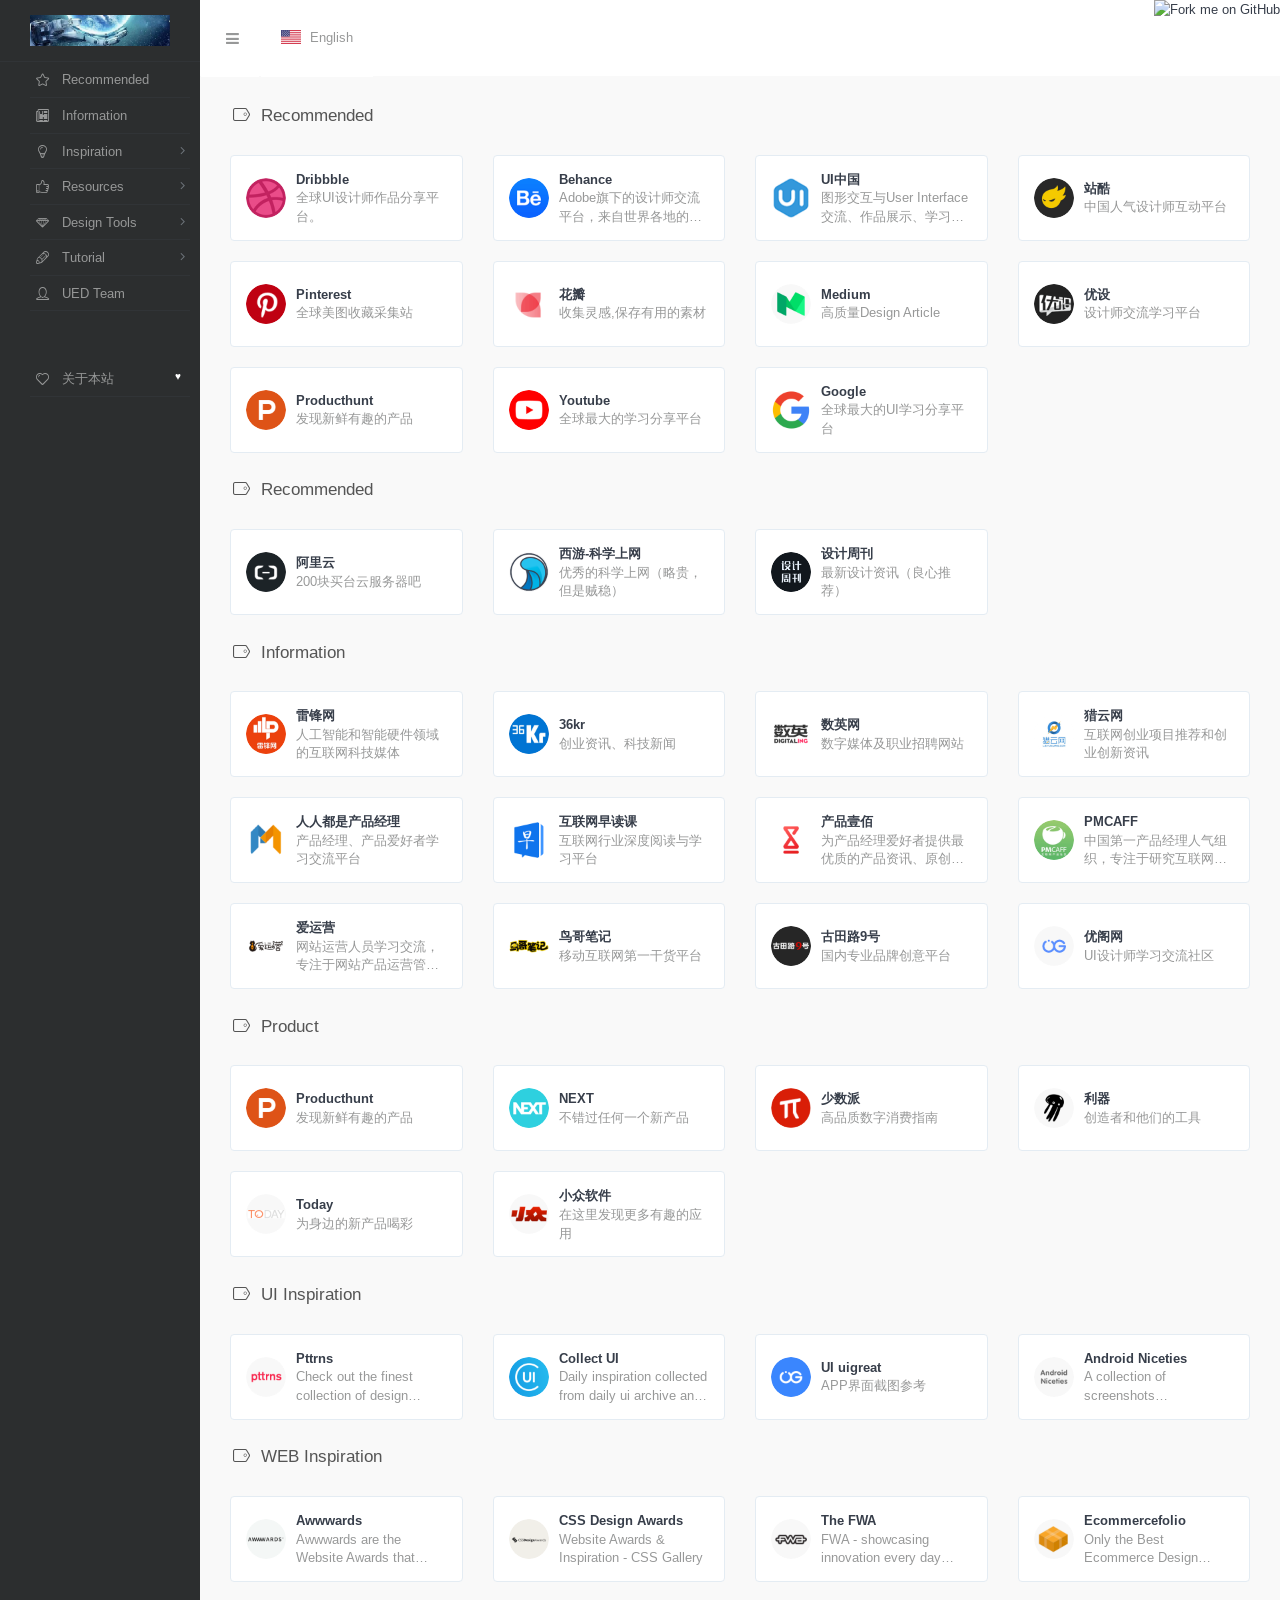
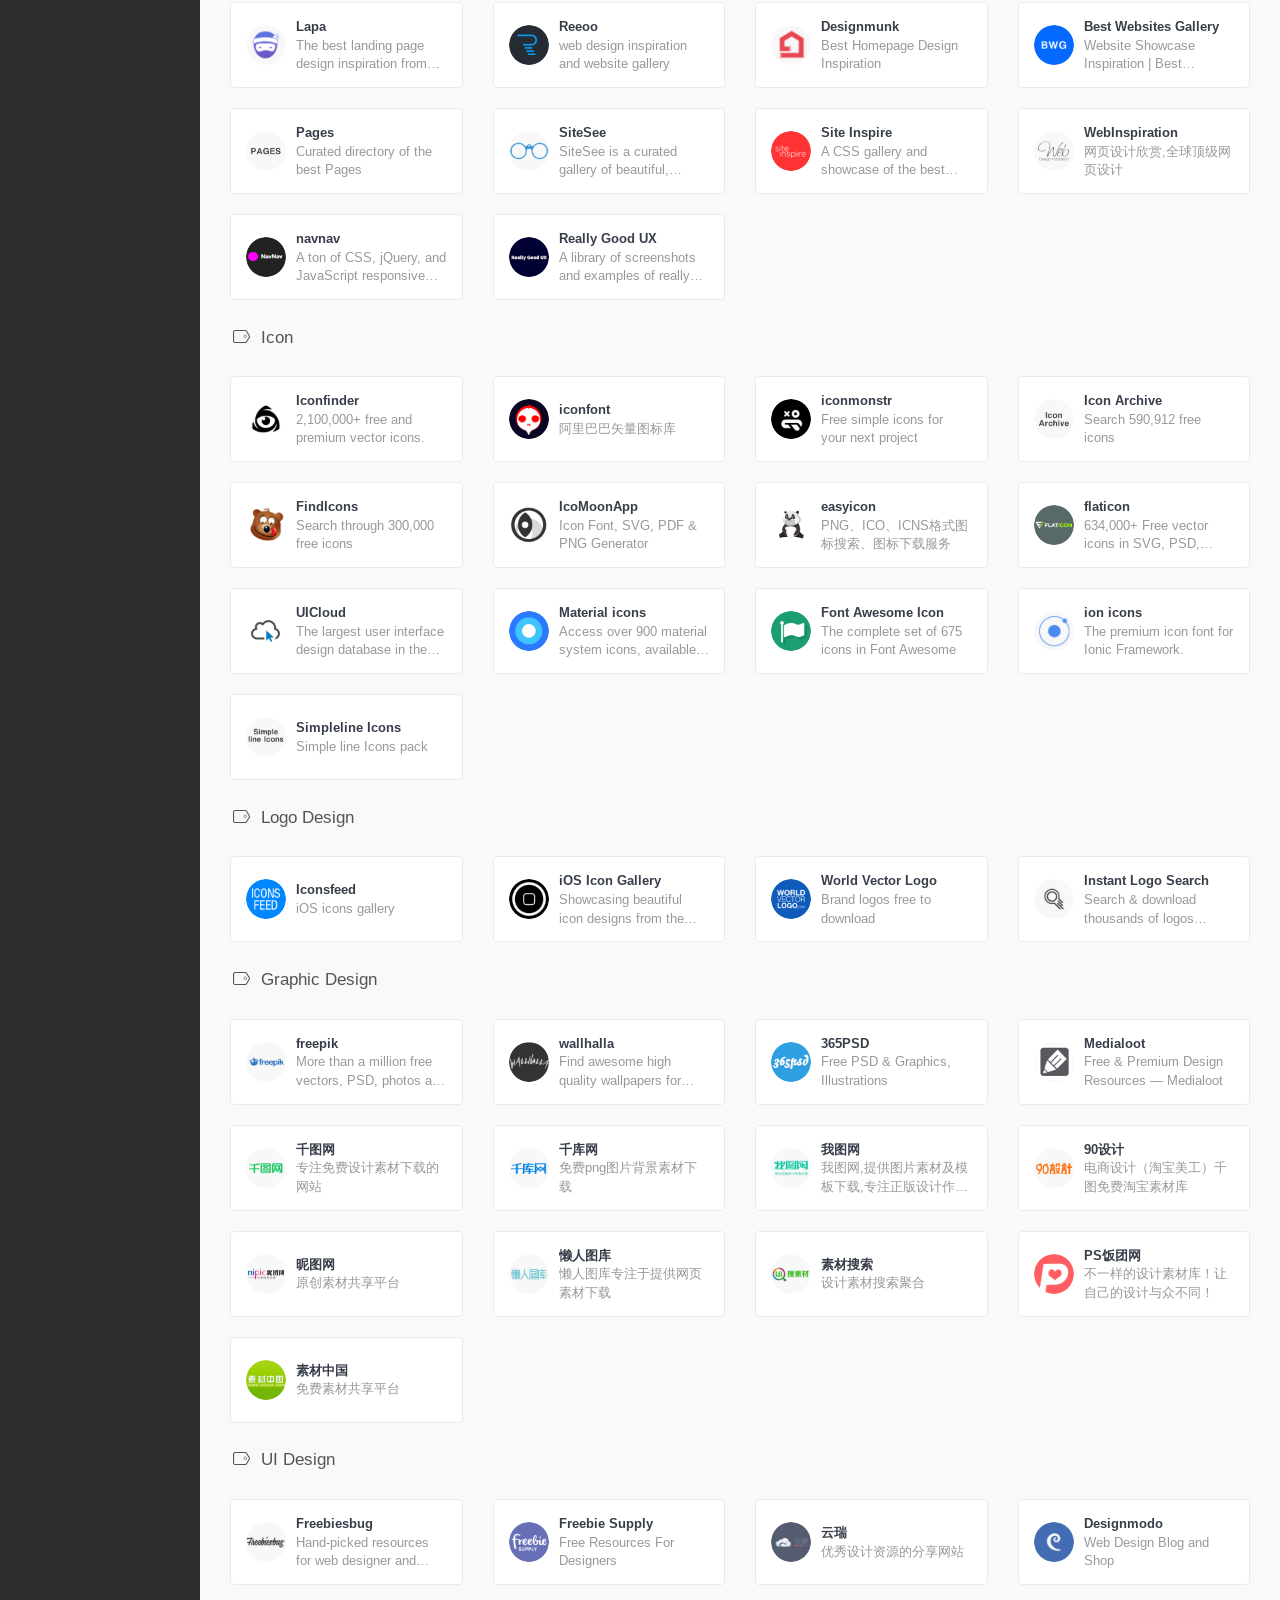
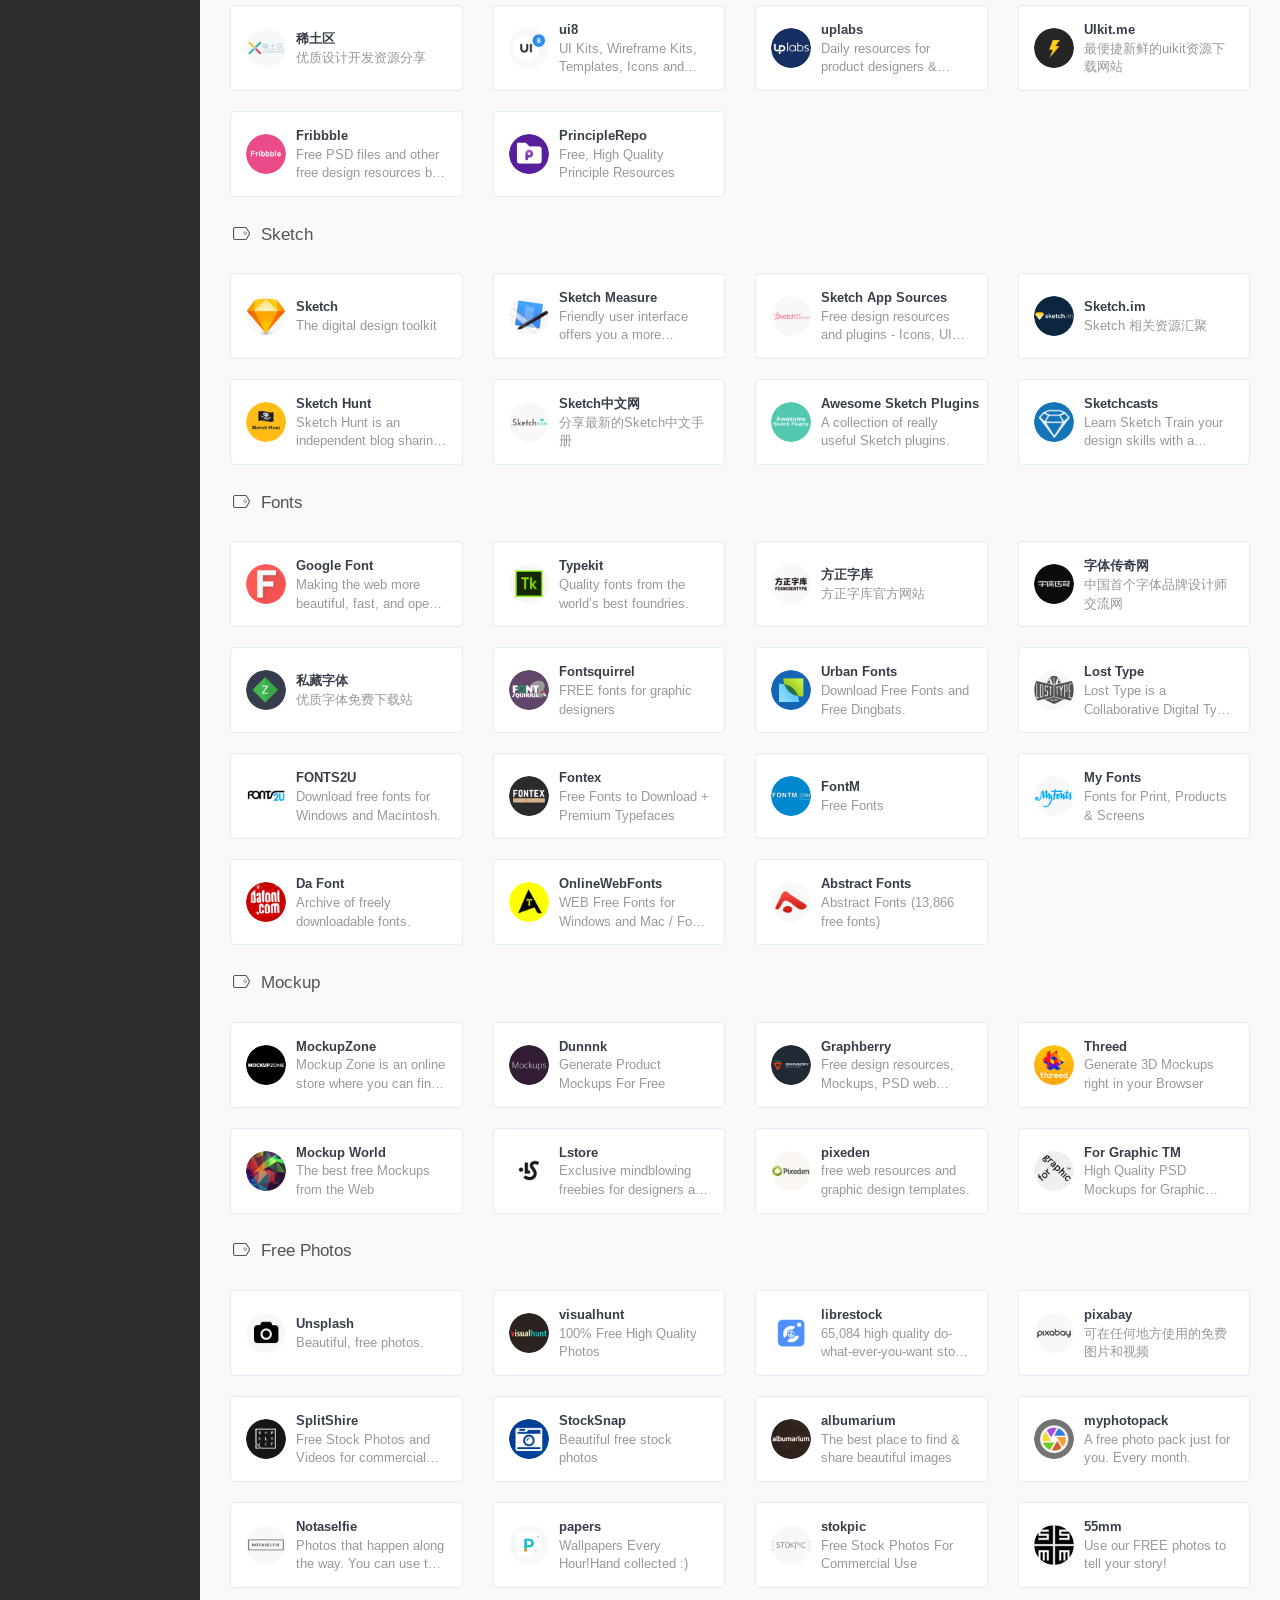
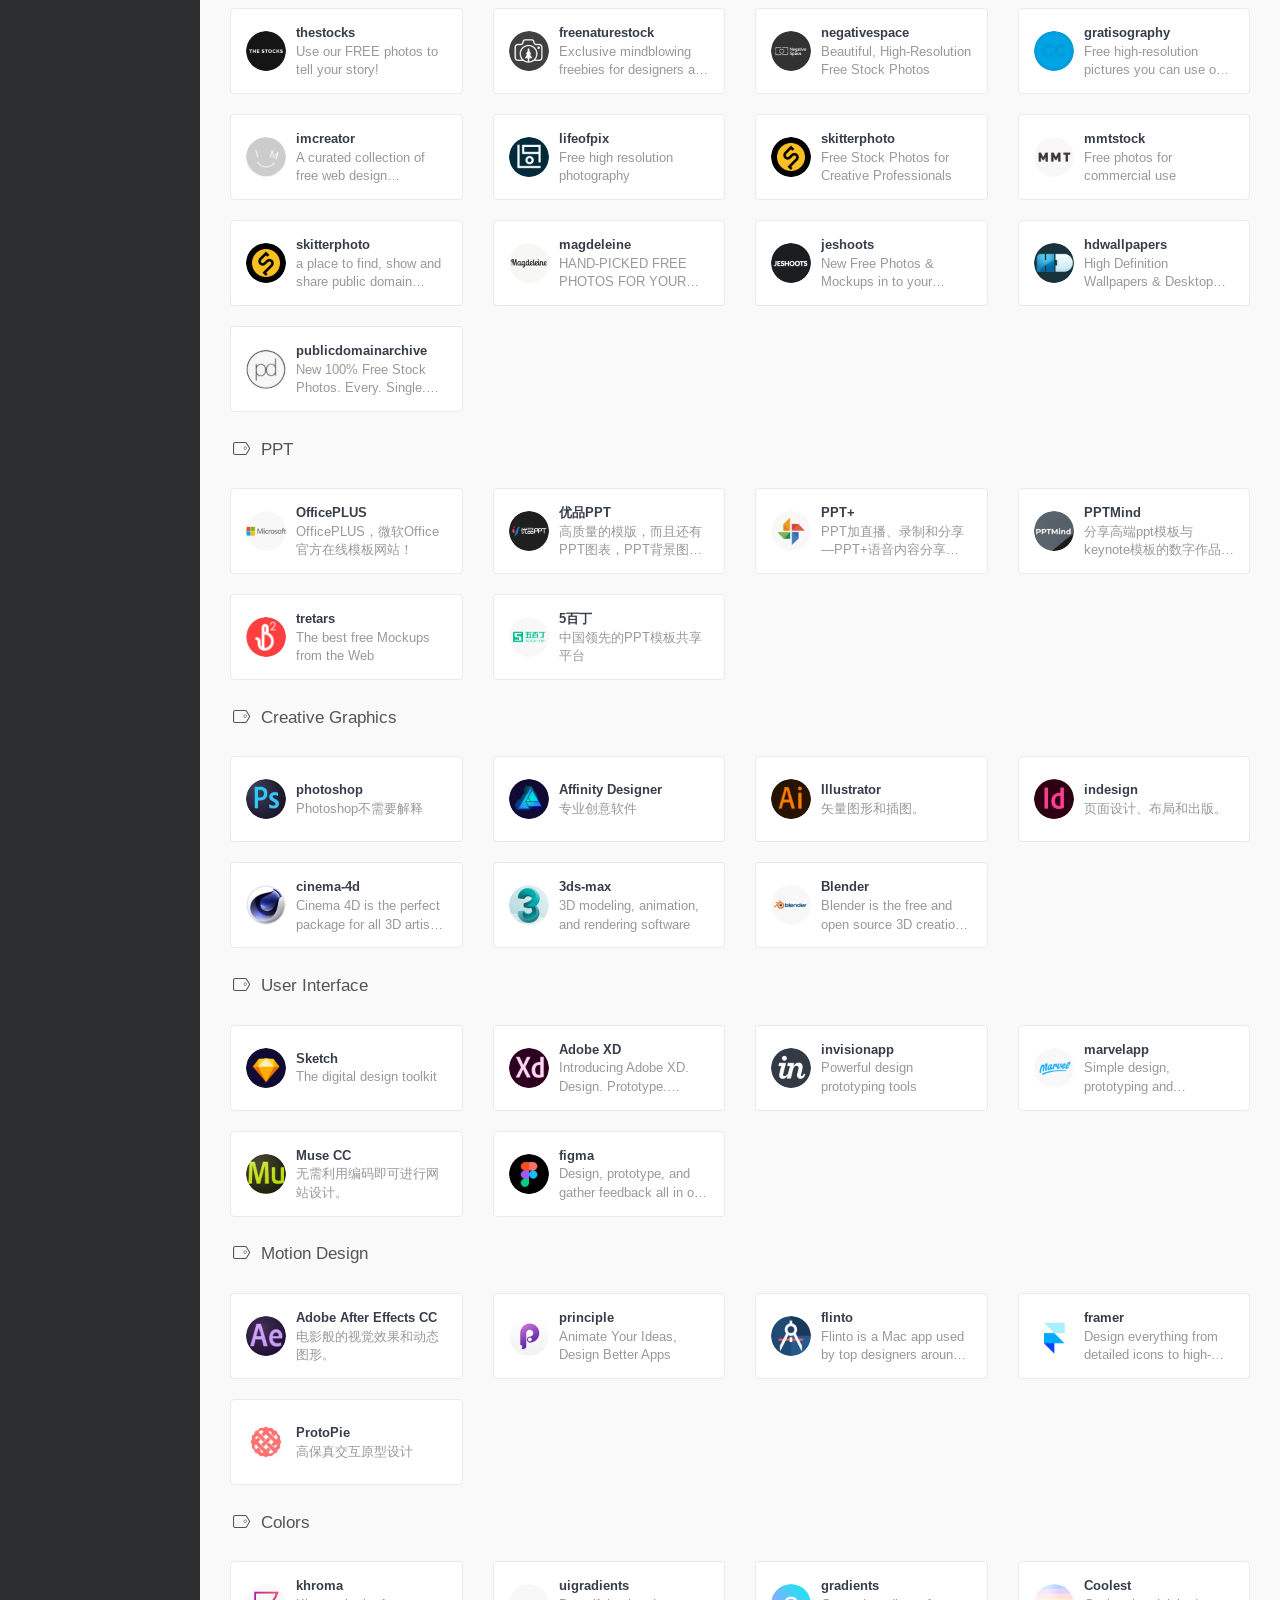
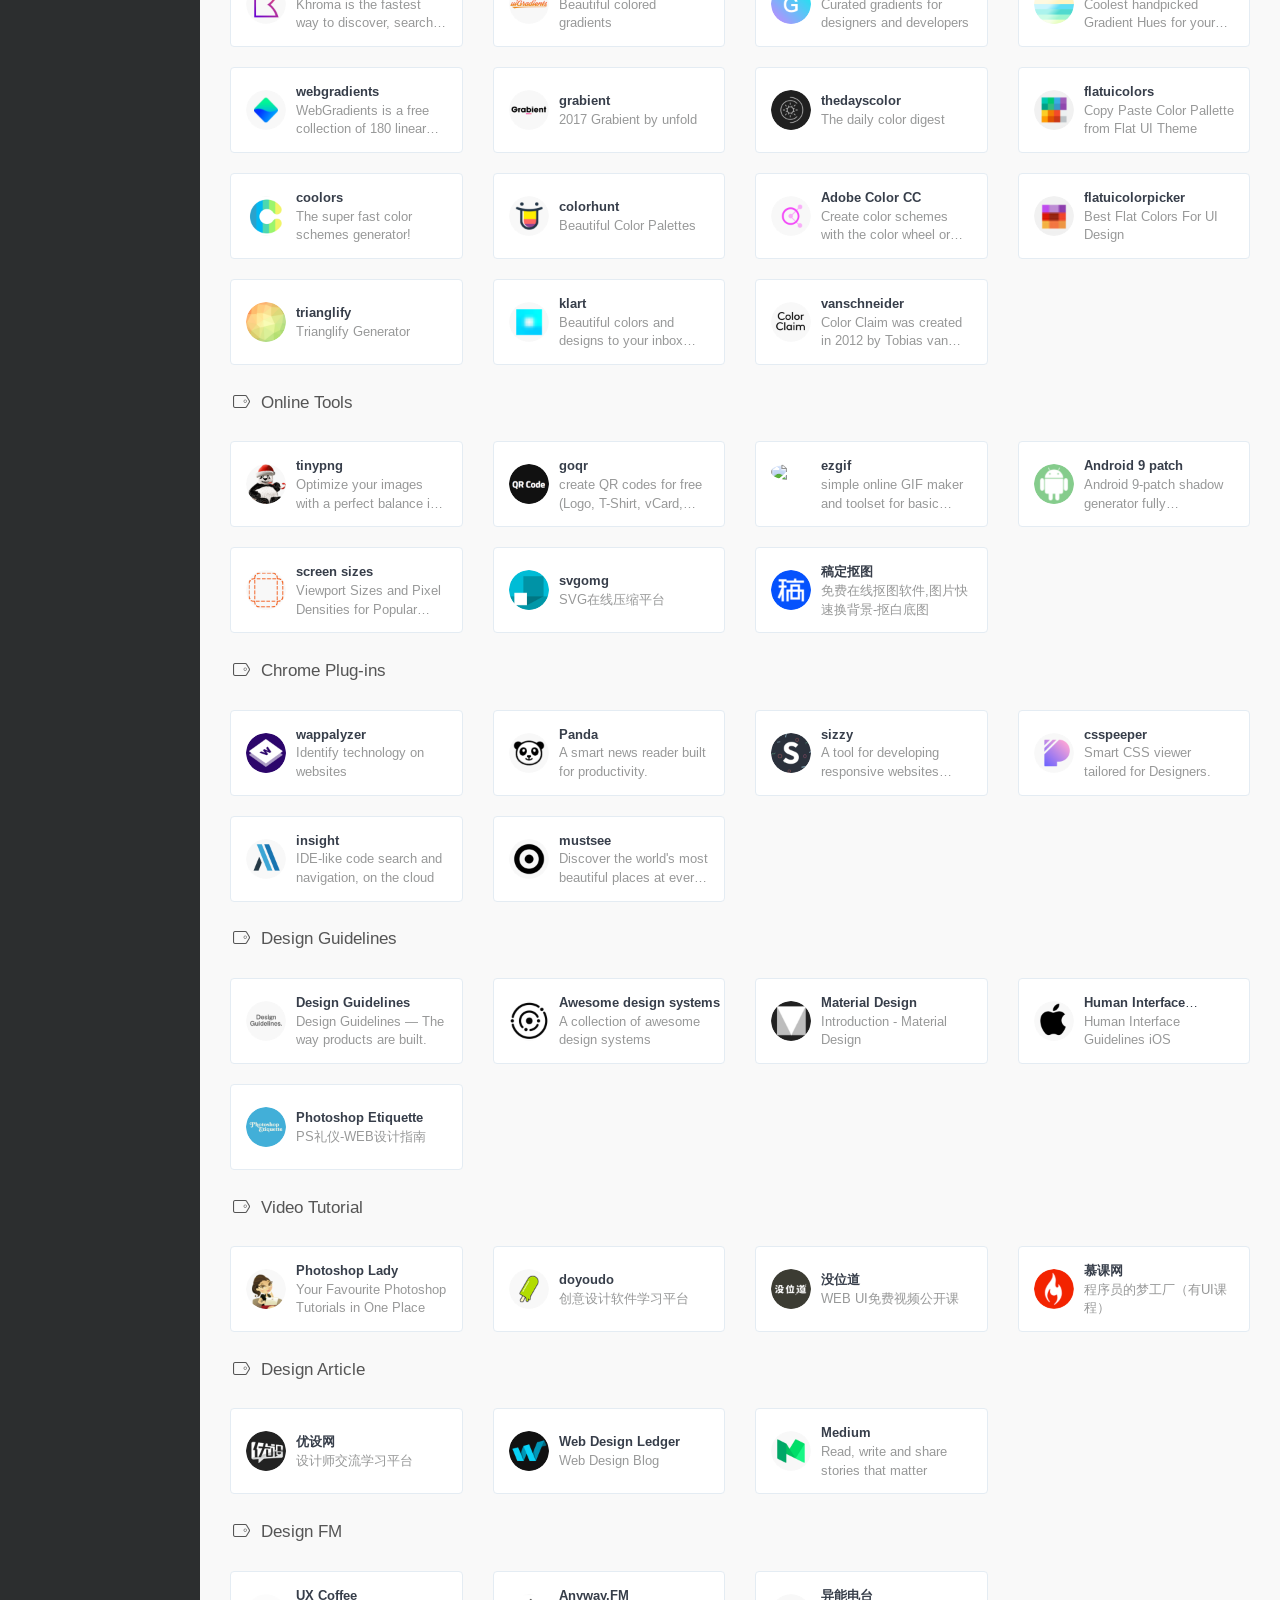
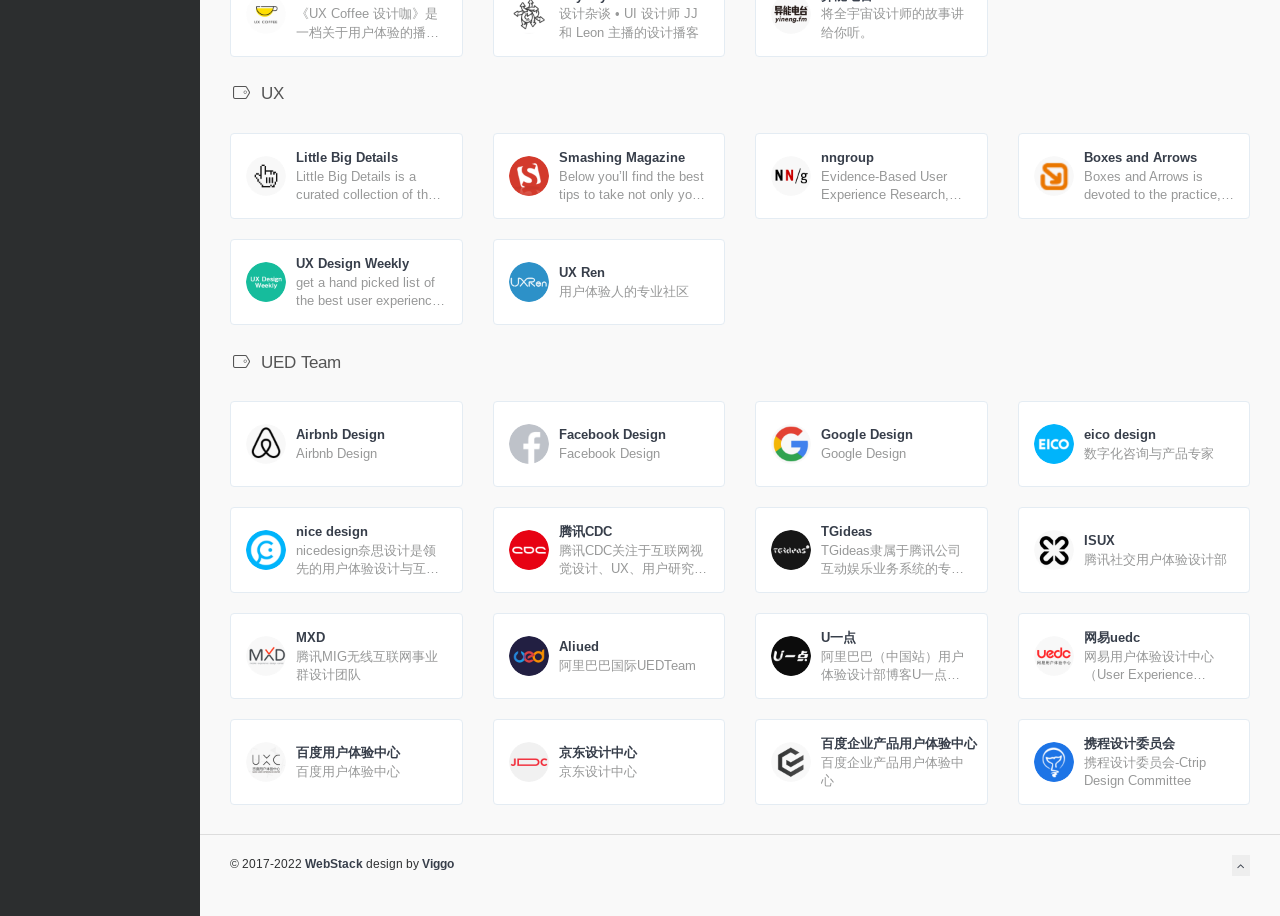
==== commit 57ccccc8: "Update index.html" ====
--- a/index.html
+++ b/index.html
@@ -21,7 +21,7 @@
     });
     </script>
     <meta charset="UTF-8">
-    <title>WebStack.cc - 设计师网址导航</title>
+    <title>WebStack.cc - AI智库</title>
     <script>
     if (navigator.appName == "Netscape") {
         var language = navigator.language;
@@ -44,21 +44,21 @@
     <meta name="viewport" content="width=device-width, initial-scale=1.0" />
     <meta name="author" content="viggo" />
     <title>WebStack.cc - Collection of resources and tools for Designers</title>
-    <meta name="keywords" content="UI设计,UI设计素材,设计导航,网址导航,设计资源,创意导航,创意网站导航,设计师网址大全,设计素材大全,设计师导航,UI设计资源,优秀UI设计欣赏,设计师导航,设计师网址大全,设计师网址导航,产品经理网址导航,UX师网址导航,www.webstack.cc">
-    <meta name="description" content="WebStack - 收集国内外优秀设计网站、UI设计资源网站、灵感创意网站、Resources网站，定时更新分享优质产品设计书签。www.webstack.cc">
+    <meta name="keywords" content="AI时代">
+    <meta name="description" content="AI时代">
     
     <!-- / FB Open Graph -->
     <meta property="og:type" content="article">
-    <meta property="og:url" content="http://www.webstack.cc/">
-    <meta property="og:title" content="WebStack - 收集国内外优秀设计网站、UI设计资源网站、灵感创意网站、Resources网站，定时更新分享优质产品设计书签。www.webstack.cc">
-    <meta property="og:description" content="UI设计,UI设计素材,设计导航,网址导航,设计资源,创意导航,创意网站导航,设计师网址大全,设计素材大全,设计师导航,UI设计资源,优秀UI设计欣赏,设计师导航,设计师网址大全,设计师网址导航,产品经理网址导航,UX师网址导航,www.webstack.cc">
-    <meta property="og:image" content="http://www.webstack.cc/assets/images/webstack_banner_cn.png">
-    <meta property="og:site_name" content="WebStack - 收集国内外优秀设计网站、UI设计资源网站、灵感创意网站、Resources网站，定时更新分享优质产品设计书签。www.webstack.cc">
+    <meta property="og:url" content="https://jm123963.github.io/cn/index.html">
+    <meta property="og:title" content="AI时代">
+    <meta property="og:description" content="AI时代">
+    <meta property="og:image" content="https://github.com/jm123963/jm123963.github.io/blob/main/assets/images/webstack_banner_cn.png">
+    <meta property="og:site_name" content="AI时代">
     <!-- / Twitter Cards -->
     <meta name="twitter:card" content="summary_large_image">
-    <meta name="twitter:title" content="WebStack - 收集国内外优秀设计网站、UI设计资源网站、灵感创意网站、Resources网站，定时更新分享优质产品设计书签。www.webstack.cc">
-    <meta name="twitter:description" content="UI设计,UI设计素材,设计导航,网址导航,设计资源,创意导航,创意网站导航,设计师网址大全,设计素材大全,设计师导航,UI设计资源,优秀UI设计欣赏,设计师导航,设计师网址大全,设计师网址导航,产品经理网址导航,UX师网址导航,www.webstack.cc">
-    <meta name="twitter:image" content="http://www.webstack.cc/assets/images/webstack_banner_cn.png">
+    <meta name="twitter:title" content="AI时代">
+    <meta name="twitter:description" content="AI时代">
+    <meta name="twitter:image" content="https://github.com/jm123963/jm123963.github.io/blob/main/assets/images/webstack_banner_cn.png">
 </head>
 
 <body>
